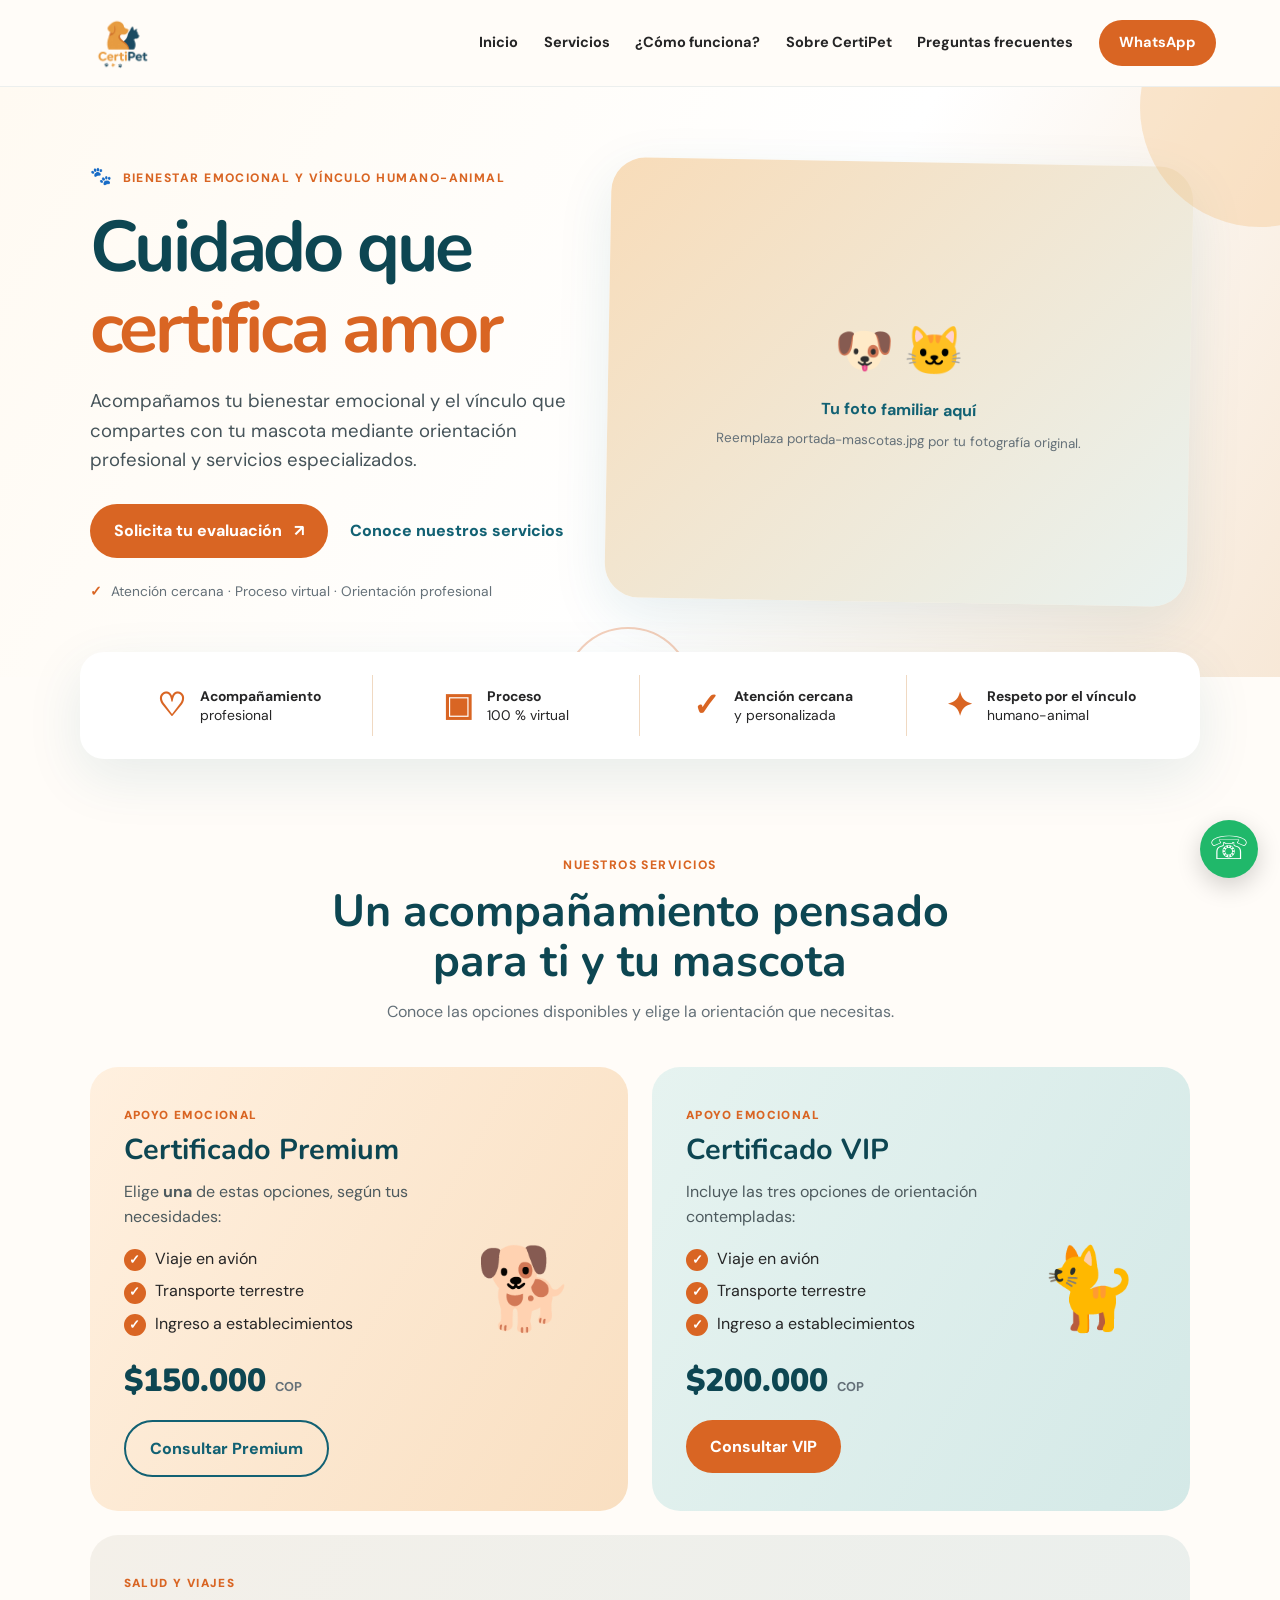
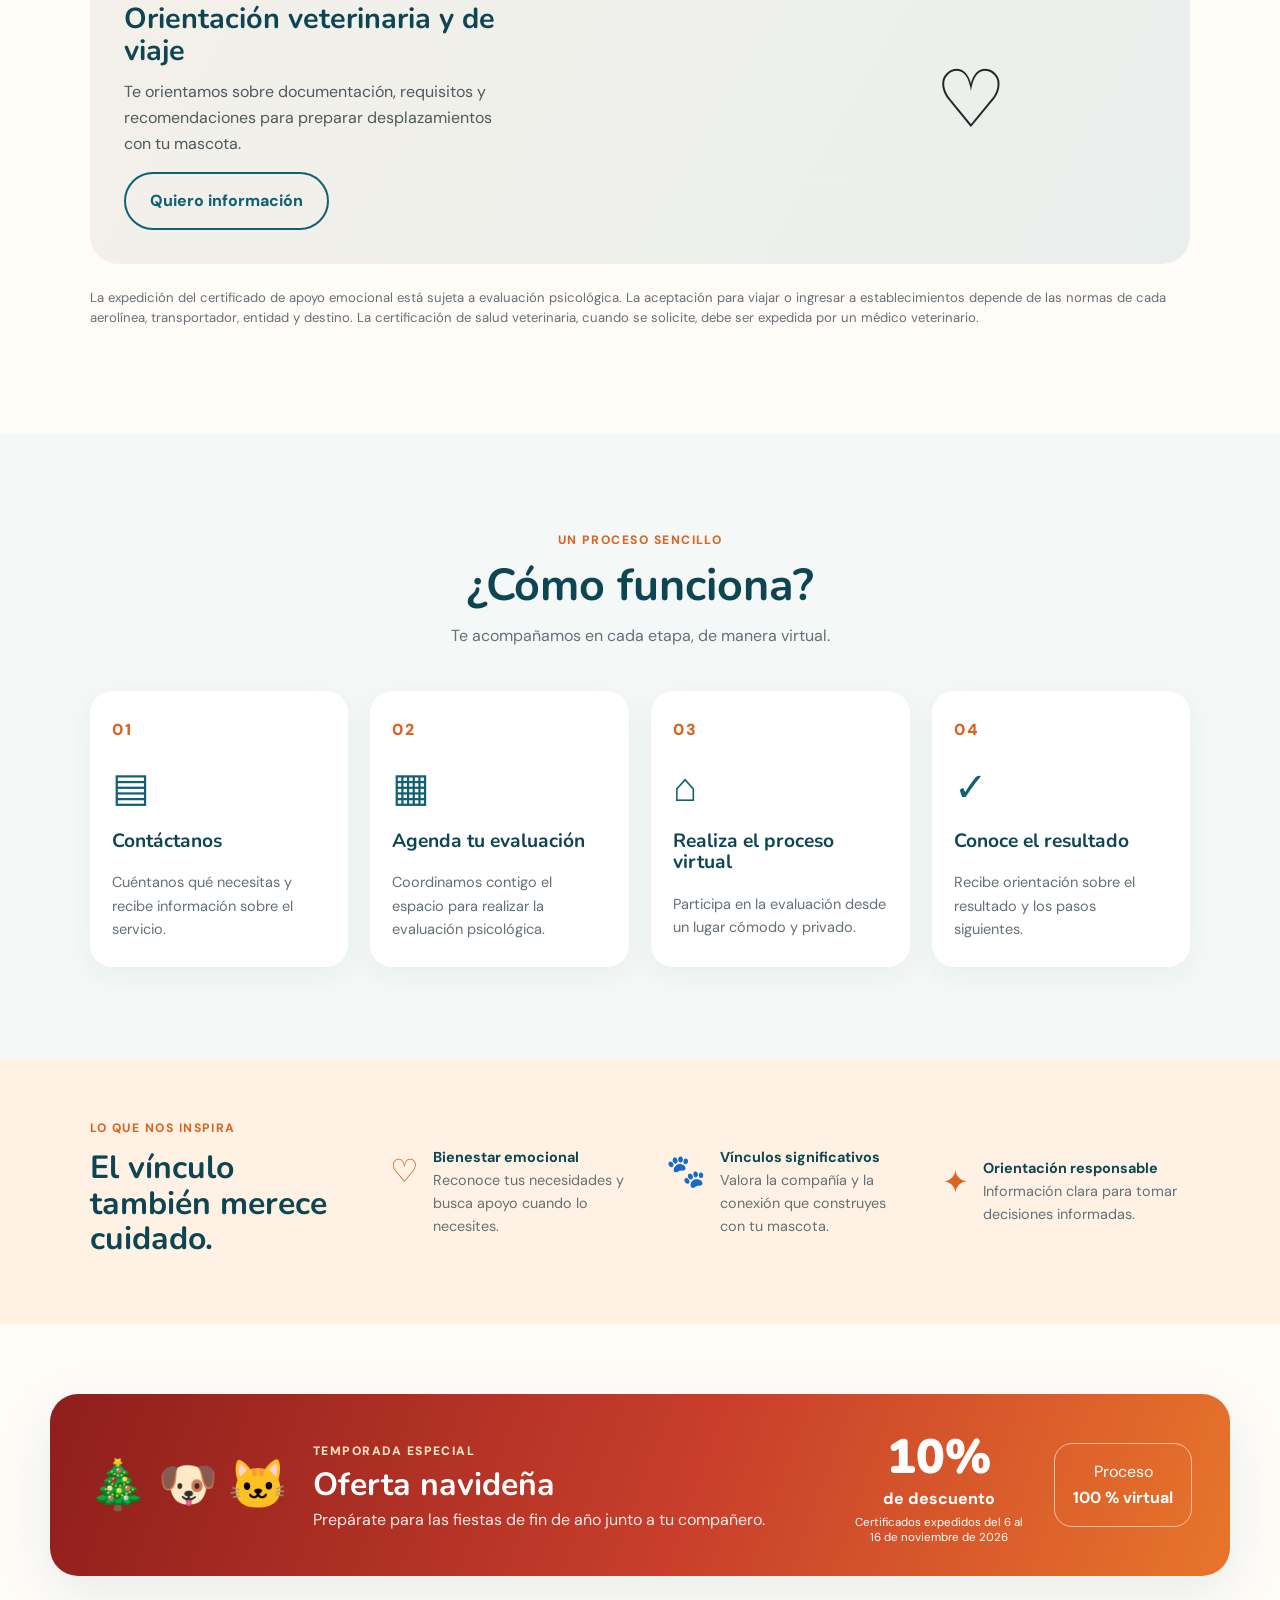
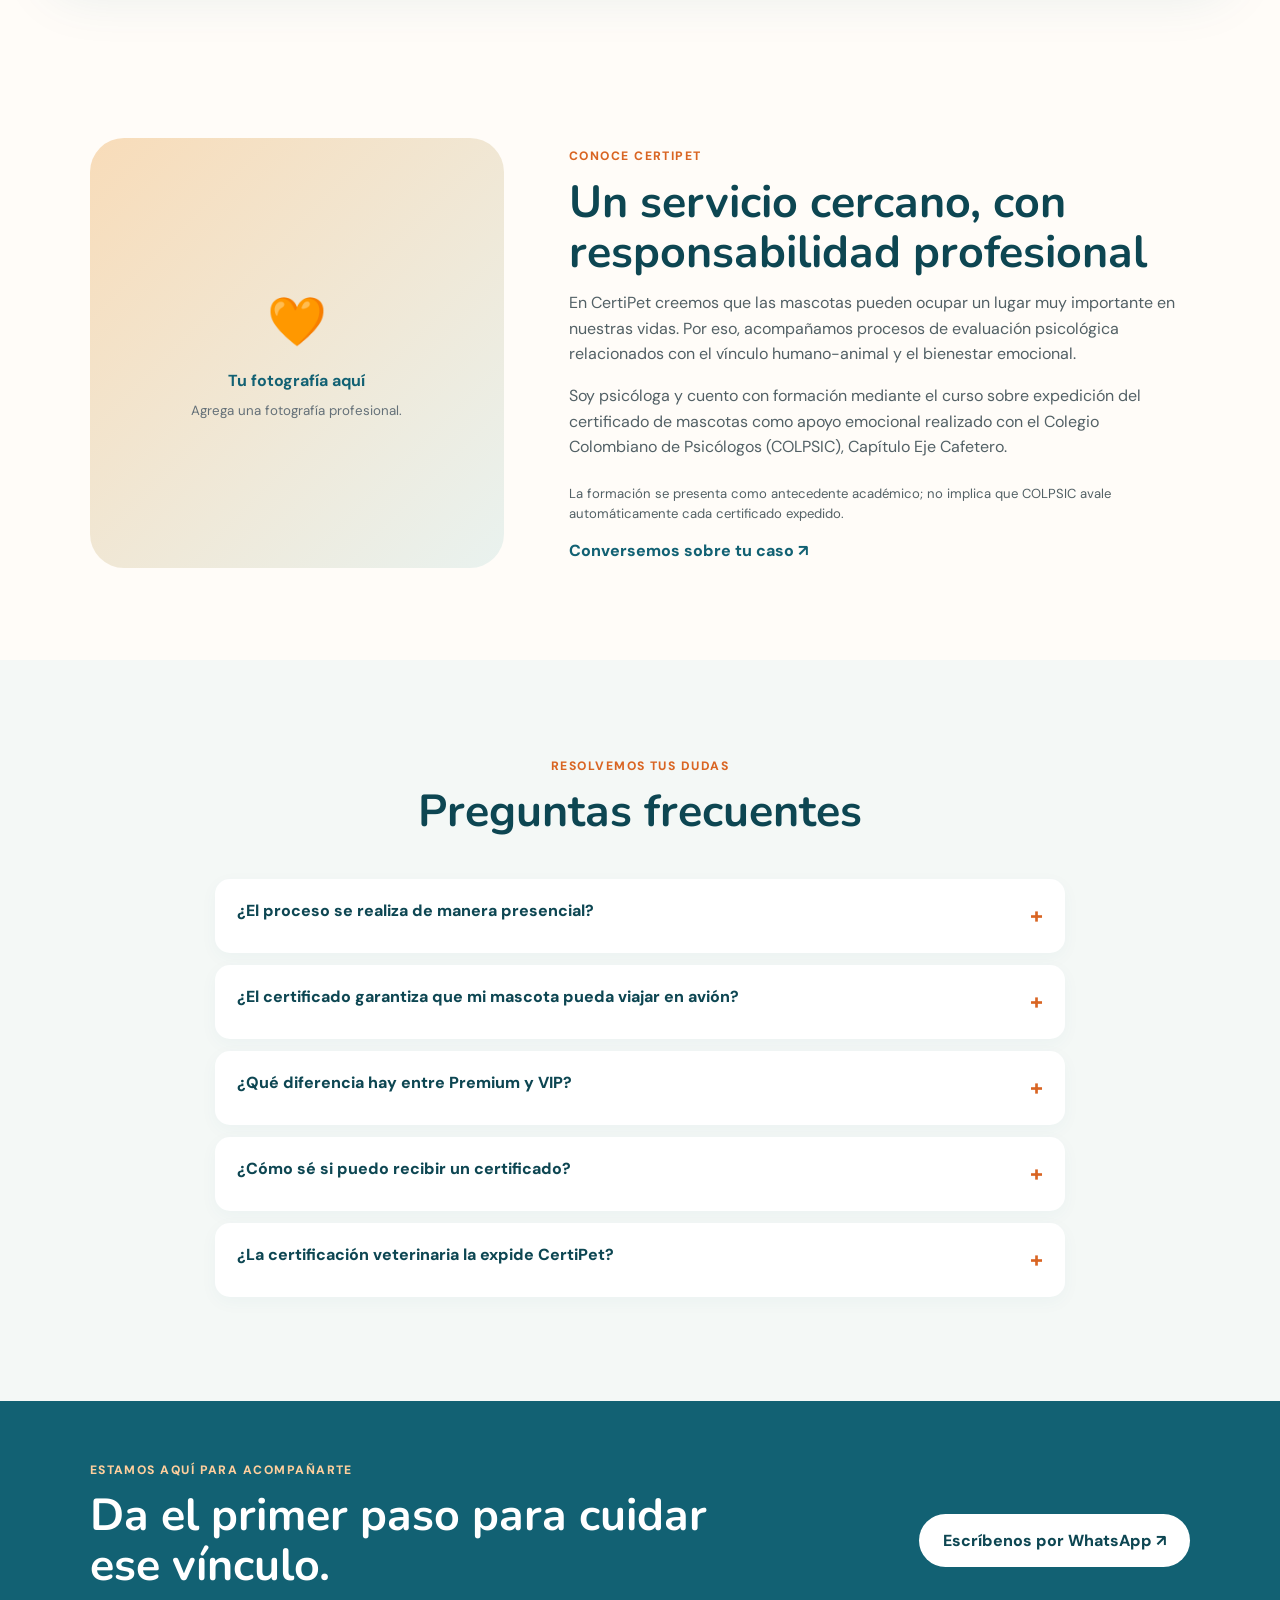
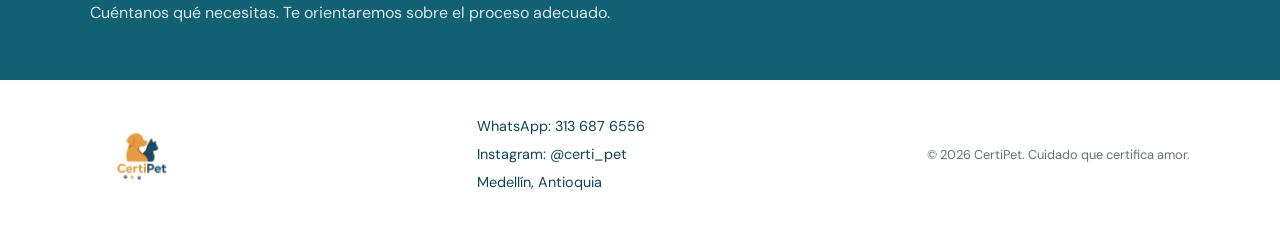
==== index.html @ 2b0b4f43 "Primera version de CertiPet" ====
<!DOCTYPE html>
<html lang="es">
<head>
  <meta charset="UTF-8">
  <meta name="viewport" content="width=device-width, initial-scale=1.0">
  <meta name="description" content="CertiPet: orientación profesional y evaluación psicológica para procesos de certificación de apoyo emocional.">
  <meta name="theme-color" content="#126173">
  <title>CertiPet | Cuidado que certifica amor</title>
  <link rel="preconnect" href="https://fonts.googleapis.com">
  <link rel="preconnect" href="https://fonts.gstatic.com" crossorigin>
  <link href="https://fonts.googleapis.com/css2?family=DM+Sans:wght@400;500;600;700;800&family=Nunito:wght@400;600;700;800;900&display=swap" rel="stylesheet">
  <link rel="stylesheet" href="styles.css">
</head>
<body>
  <header class="site-header" id="inicio">
    <a class="brand" href="#inicio" aria-label="CertiPet, inicio">
      <img src="assets/logo-certipet.png" alt="Logo original de CertiPet">
    </a>
    <button class="menu-toggle" aria-label="Abrir menú" aria-expanded="false">☰</button>
    <nav class="main-nav" aria-label="Navegación principal">
      <a href="#inicio">Inicio</a>
      <a href="#servicios">Servicios</a>
      <a href="#proceso">¿Cómo funciona?</a>
      <a href="#nosotros">Sobre CertiPet</a>
      <a href="#preguntas">Preguntas frecuentes</a>
      <a class="nav-cta" href="https://wa.me/573136876556" target="_blank" rel="noopener">WhatsApp</a>
    </nav>
  </header>

  <main>
    <section class="hero">
      <div class="hero-copy">
        <span class="eyebrow"><span class="paw">🐾</span> Bienestar emocional y vínculo humano-animal</span>
        <h1>Cuidado que <span>certifica amor</span></h1>
        <p>Acompañamos tu bienestar emocional y el vínculo que compartes con tu mascota mediante orientación profesional y servicios especializados.</p>
        <div class="hero-actions">
          <a class="button button-primary" href="https://wa.me/573136876556?text=Hola%20CertiPet%2C%20quiero%20informaci%C3%B3n%20sobre%20la%20evaluaci%C3%B3n." target="_blank" rel="noopener">Solicita tu evaluación <span>↗</span></a>
          <a class="text-link" href="#servicios">Conoce nuestros servicios</a>
        </div>
        <div class="hero-note"><span class="check">✓</span> Atención cercana · Proceso virtual · Orientación profesional</div>
      </div>
      <div class="hero-photo photo-frame">
        <img src="assets/portada-mascotas.jpg" alt="Fotografía de la familia CertiPet con sus mascotas" onerror="this.style.display='none';this.parentElement.classList.add('photo-placeholder')">
        <div class="photo-hint"><span>🐶 🐱</span><strong>Tu foto familiar aquí</strong><small>Reemplaza portada-mascotas.jpg por tu fotografía original.</small></div>
      </div>
      <div class="hero-decoration decoration-one"></div>
      <div class="hero-decoration decoration-two"></div>
    </section>

    <section class="trust-strip" aria-label="Características del servicio">
      <div><span class="trust-icon">♡</span><p><strong>Acompañamiento</strong><br>profesional</p></div>
      <div><span class="trust-icon">▣</span><p><strong>Proceso</strong><br>100 % virtual</p></div>
      <div><span class="trust-icon">✓</span><p><strong>Atención cercana</strong><br>y personalizada</p></div>
      <div><span class="trust-icon">✦</span><p><strong>Respeto por el vínculo</strong><br>humano-animal</p></div>
    </section>

    <section class="section services-section" id="servicios">
      <div class="section-heading">
        <span class="eyebrow">Nuestros servicios</span>
        <h2>Un acompañamiento pensado para ti y tu mascota</h2>
        <p>Conoce las opciones disponibles y elige la orientación que necesitas.</p>
      </div>

      <div class="service-grid">
        <article class="service-card service-card-warm">
          <div class="service-content">
            <span class="service-kicker">Apoyo emocional</span>
            <h3>Certificado Premium</h3>
            <p>Elige <strong>una</strong> de estas opciones, según tus necesidades:</p>
            <ul class="check-list">
              <li>Viaje en avión</li><li>Transporte terrestre</li><li>Ingreso a establecimientos</li>
            </ul>
            <div class="price">$150.000 <small>COP</small></div>
            <a class="button button-outline" href="https://wa.me/573136876556?text=Hola%20CertiPet%2C%20quiero%20informaci%C3%B3n%20del%20certificado%20Premium." target="_blank" rel="noopener">Consultar Premium</a>
          </div>
          <div class="service-image"><img src="assets/mascota-premium.jpg" alt="Mascota CertiPet" onerror="this.style.display='none'"><span>🐕</span></div>
        </article>

        <article class="service-card service-card-cool">
          <div class="service-content">
            <span class="service-kicker">Apoyo emocional</span>
            <h3>Certificado VIP</h3>
            <p>Incluye las tres opciones de orientación contempladas:</p>
            <ul class="check-list">
              <li>Viaje en avión</li><li>Transporte terrestre</li><li>Ingreso a establecimientos</li>
            </ul>
            <div class="price">$200.000 <small>COP</small></div>
            <a class="button button-primary" href="https://wa.me/573136876556?text=Hola%20CertiPet%2C%20quiero%20informaci%C3%B3n%20del%20certificado%20VIP." target="_blank" rel="noopener">Consultar VIP</a>
          </div>
          <div class="service-image"><img src="assets/mascota-vip.jpg" alt="Gato de la familia CertiPet" onerror="this.style.display='none'"><span>🐈</span></div>
        </article>

        <article class="service-card service-card-neutral">
          <div class="service-content">
            <span class="service-kicker">Salud y viajes</span>
            <h3>Orientación veterinaria y de viaje</h3>
            <p>Te orientamos sobre documentación, requisitos y recomendaciones para preparar desplazamientos con tu mascota.</p>
            <a class="button button-outline" href="https://wa.me/573136876556?text=Hola%20CertiPet%2C%20quiero%20orientaci%C3%B3n%20para%20viajar%20con%20mi%20mascota." target="_blank" rel="noopener">Quiero información</a>
          </div>
          <div class="service-image"><img src="assets/gato-veterinario.jpg" alt="Atención veterinaria de un gato" onerror="this.style.display='none'"><span>♡</span></div>
        </article>
      </div>
      <p class="legal-note">La expedición del certificado de apoyo emocional está sujeta a evaluación psicológica. La aceptación para viajar o ingresar a establecimientos depende de las normas de cada aerolínea, transportador, entidad y destino. La certificación de salud veterinaria, cuando se solicite, debe ser expedida por un médico veterinario.</p>
    </section>

    <section class="section process-section" id="proceso">
      <div class="section-heading">
        <span class="eyebrow">Un proceso sencillo</span>
        <h2>¿Cómo funciona?</h2>
        <p>Te acompañamos en cada etapa, de manera virtual.</p>
      </div>
      <div class="steps">
        <article class="step"><span class="step-number">01</span><div class="step-icon">▤</div><h3>Contáctanos</h3><p>Cuéntanos qué necesitas y recibe información sobre el servicio.</p></article>
        <article class="step"><span class="step-number">02</span><div class="step-icon">▦</div><h3>Agenda tu evaluación</h3><p>Coordinamos contigo el espacio para realizar la evaluación psicológica.</p></article>
        <article class="step"><span class="step-number">03</span><div class="step-icon">⌂</div><h3>Realiza el proceso virtual</h3><p>Participa en la evaluación desde un lugar cómodo y privado.</p></article>
        <article class="step"><span class="step-number">04</span><div class="step-icon">✓</div><h3>Conoce el resultado</h3><p>Recibe orientación sobre el resultado y los pasos siguientes.</p></article>
      </div>
    </section>

    <section class="benefits-band">
      <div class="benefits-title"><span class="eyebrow">Lo que nos inspira</span><h2>El vínculo también merece cuidado.</h2></div>
      <div class="benefit"><span>♡</span><p><strong>Bienestar emocional</strong><br>Reconoce tus necesidades y busca apoyo cuando lo necesites.</p></div>
      <div class="benefit"><span>🐾</span><p><strong>Vínculos significativos</strong><br>Valora la compañía y la conexión que construyes con tu mascota.</p></div>
      <div class="benefit"><span>✦</span><p><strong>Orientación responsable</strong><br>Información clara para tomar decisiones informadas.</p></div>
    </section>

    <section class="promo-banner" id="promocion">
      <div class="promo-pets">🎄 🐶 🐱</div>
      <div class="promo-copy"><span class="eyebrow">Temporada especial</span><h2>Oferta navideña</h2><p>Prepárate para las fiestas de fin de año junto a tu compañero.</p></div>
      <div class="promo-discount"><strong>10%</strong><span>de descuento</span><small>Certificados expedidos del 6 al 16 de noviembre de 2026</small></div>
      <div class="promo-stamp">Proceso<br><strong>100 % virtual</strong></div>
    </section>

    <section class="section about-section" id="nosotros">
      <div class="about-photo photo-frame">
        <img src="assets/foto-psicologa.jpg" alt="Psicóloga de CertiPet" onerror="this.style.display='none';this.parentElement.classList.add('photo-placeholder')">
        <div class="photo-hint"><span>🧡</span><strong>Tu fotografía aquí</strong><small>Agrega una fotografía profesional.</small></div>
      </div>
      <div class="about-copy">
        <span class="eyebrow">Conoce CertiPet</span>
        <h2>Un servicio cercano, con responsabilidad profesional</h2>
        <p>En CertiPet creemos que las mascotas pueden ocupar un lugar muy importante en nuestras vidas. Por eso, acompañamos procesos de evaluación psicológica relacionados con el vínculo humano-animal y el bienestar emocional.</p>
        <p>Soy psicóloga y cuento con formación mediante el curso sobre expedición del certificado de mascotas como apoyo emocional realizado con el Colegio Colombiano de Psicólogos (COLPSIC), Capítulo Eje Cafetero.</p>
        <p class="small-print">La formación se presenta como antecedente académico; no implica que COLPSIC avale automáticamente cada certificado expedido.</p>
        <a class="text-link" href="https://wa.me/573136876556" target="_blank" rel="noopener">Conversemos sobre tu caso ↗</a>
      </div>
    </section>

    <section class="section faq-section" id="preguntas">
      <div class="section-heading">
        <span class="eyebrow">Resolvemos tus dudas</span>
        <h2>Preguntas frecuentes</h2>
      </div>
      <div class="faq-list">
        <details><summary>¿El proceso se realiza de manera presencial?</summary><p>El proceso de orientación y evaluación psicológica de CertiPet se coordina de manera virtual.</p></details>
        <details><summary>¿El certificado garantiza que mi mascota pueda viajar en avión?</summary><p>No existe una aceptación universal. Cada aerolínea, ruta y destino puede establecer requisitos propios. Antes de viajar, consulta directamente con el transportador y las autoridades correspondientes.</p></details>
        <details><summary>¿Qué diferencia hay entre Premium y VIP?</summary><p>En Premium eliges una de las opciones disponibles. VIP contempla las tres opciones descritas en la sección de servicios. La aceptación de cada opción depende de las reglas de la entidad o transportador correspondiente.</p></details>
        <details><summary>¿Cómo sé si puedo recibir un certificado?</summary><p>La expedición depende de los resultados de la evaluación profesional y de los criterios aplicables. Contactarnos no implica aprobación automática.</p></details>
        <details><summary>¿La certificación veterinaria la expide CertiPet?</summary><p>La certificación de salud de una mascota debe ser expedida por un médico veterinario. CertiPet puede orientarte sobre la gestión y los requisitos.</p></details>
      </div>
    </section>

    <section class="final-cta">
      <div><span class="eyebrow">Estamos aquí para acompañarte</span><h2>Da el primer paso para cuidar ese vínculo.</h2><p>Cuéntanos qué necesitas. Te orientaremos sobre el proceso adecuado.</p></div>
      <a class="button button-light" href="https://wa.me/573136876556?text=Hola%20CertiPet%2C%20quiero%20recibir%20orientaci%C3%B3n." target="_blank" rel="noopener">Escríbenos por WhatsApp ↗</a>
    </section>
  </main>

  <footer class="site-footer">
    <a class="footer-brand" href="#inicio"><img src="assets/logo-certipet.png" alt="CertiPet"></a>
    <div class="footer-contact"><a href="https://wa.me/573136876556" target="_blank" rel="noopener">WhatsApp: 313 687 6556</a><a href="https://instagram.com/certi_pet" target="_blank" rel="noopener">Instagram: @certi_pet</a><span>Medellín, Antioquia</span></div>
    <p>© <span id="year"></span> CertiPet. Cuidado que certifica amor.</p>
  </footer>

  <a class="floating-whatsapp" href="https://wa.me/573136876556?text=Hola%20CertiPet%2C%20quiero%20informaci%C3%B3n." target="_blank" rel="noopener" aria-label="Escribir a CertiPet por WhatsApp">☏</a>
  <script src="script.js"></script>
</body>
</html>
---- styles.css ----
:root {
  --teal: #126173;
  --teal-dark: #0d4652;
  --orange: #D96523;
  --orange-light: #F28D35;
  --peach: #F2B66D;
  --cream: #FFFCF8;
  --cream-deep: #FFE6C8;
  --ink: #252526;
  --muted: #647078;
  --white: #fff;
  --shadow: 0 18px 55px rgba(18, 97, 115, .10);
}
* { box-sizing: border-box; }
html { scroll-behavior: smooth; scroll-padding-top: 90px; }
body { margin: 0; color: var(--ink); background: var(--cream); font-family: "DM Sans", sans-serif; line-height: 1.6; }
a { color: inherit; text-decoration: none; }
img { max-width: 100%; display: block; }
.site-header { min-height: 82px; padding: 12px clamp(20px, 5vw, 76px); display: flex; align-items: center; justify-content: space-between; gap: 24px; background: rgba(255,252,248,.94); position: sticky; top: 0; z-index: 20; backdrop-filter: blur(14px); border-bottom: 1px solid rgba(18,97,115,.08); }
.brand img { width: 118px; max-height: 62px; object-fit: contain; }
.main-nav { display: flex; align-items: center; gap: clamp(14px, 2vw, 30px); font-size: .91rem; font-weight: 700; }
.main-nav a:not(.nav-cta):hover, .text-link:hover { color: var(--orange); }
.nav-cta { padding: 11px 20px; color: white; background: var(--orange); border-radius: 999px; }
.menu-toggle { display: none; border: 0; background: transparent; font-size: 1.7rem; color: var(--teal); }
.hero { min-height: 590px; padding: 68px clamp(22px, 7vw, 110px); display: grid; grid-template-columns: minmax(300px, .9fr) minmax(420px, 1.1fr); align-items: center; gap: 42px; position: relative; overflow: hidden; background: linear-gradient(120deg, #fffaf2 0%, #fff 58%, #f7e8d7 100%); }
.hero-copy { max-width: 560px; position: relative; z-index: 2; }
.eyebrow { display: inline-block; color: var(--orange); text-transform: uppercase; letter-spacing: .12em; font-size: .76rem; font-weight: 800; }
.paw { font-size: 1.1rem; margin-right: 5px; }
h1, h2, h3, p { margin-top: 0; }
h1, h2, h3 { font-family: "Nunito", sans-serif; line-height: 1.12; }
h1 { color: var(--teal-dark); font-size: clamp(3rem, 5.6vw, 5.2rem); margin: 18px 0; letter-spacing: -.045em; }
h1 span { color: var(--orange); display: block; }
.hero-copy > p { font-size: 1.16rem; max-width: 510px; color: #46545a; }
.hero-actions { display: flex; flex-wrap: wrap; align-items: center; gap: 22px; margin: 28px 0 22px; }
.button { display: inline-flex; align-items: center; justify-content: center; gap: 12px; border-radius: 999px; padding: 14px 24px; font-weight: 800; transition: transform .2s, box-shadow .2s; }
.button:hover { transform: translateY(-2px); box-shadow: 0 10px 24px rgba(217,101,35,.22); }
.button-primary { background: var(--orange); color: white; }
.button-outline { border: 2px solid var(--teal); color: var(--teal); }
.button-light { background: white; color: var(--teal-dark); }
.text-link { color: var(--teal); font-weight: 800; }
.hero-note { color: var(--muted); font-size: .86rem; }
.check { color: var(--orange); font-weight: 900; padding-right: 5px; }
.photo-frame { background: linear-gradient(135deg, #f8dcb9, #e9f2ef); border-radius: 34px; overflow: hidden; position: relative; }
.hero-photo { min-height: 440px; box-shadow: var(--shadow); transform: rotate(1deg); }
.hero-photo img { width: 100%; height: 100%; min-height: 440px; object-fit: cover; position: absolute; inset: 0; }
.photo-placeholder { display: grid; place-items: center; }
.photo-hint { display: none; position: relative; z-index: 1; text-align: center; padding: 30px; color: var(--teal); }
.photo-placeholder .photo-hint { display: grid; gap: 7px; }
.photo-hint span { font-size: 3rem; }
.photo-hint small { color: var(--muted); }
.hero-decoration { position: absolute; border-radius: 50%; opacity: .3; pointer-events: none; }
.decoration-one { width: 240px; height: 240px; background: var(--peach); right: -100px; top: -100px; }
.decoration-two { width: 130px; height: 130px; border: 2px solid var(--orange); left: 44%; bottom: -80px; }
.trust-strip { margin: -25px auto 0; width: min(1120px, calc(100% - 40px)); position: relative; z-index: 3; display: grid; grid-template-columns: repeat(4, 1fr); padding: 23px 26px; border-radius: 24px; background: white; box-shadow: var(--shadow); }
.trust-strip > div { display: flex; align-items: center; justify-content: center; gap: 14px; padding: 5px 16px; border-right: 1px solid #f0d9c2; }
.trust-strip > div:last-child { border: 0; }
.trust-strip p { margin: 0; font-size: .87rem; line-height: 1.35; }
.trust-icon { font-size: 2rem; color: var(--orange); font-weight: 800; }
.section { padding: 92px clamp(22px, 7vw, 110px); }
.section-heading { text-align: center; max-width: 720px; margin: 0 auto 42px; }
.section-heading h2, .about-copy h2, .benefits-title h2, .final-cta h2 { color: var(--teal-dark); font-size: clamp(2rem, 3.5vw, 3.1rem); margin: 10px 0 12px; }
.section-heading p { color: var(--muted); }
.service-grid { display: grid; grid-template-columns: repeat(2, 1fr); gap: 24px; }
.service-card { min-height: 360px; padding: 34px; border-radius: 28px; display: flex; justify-content: space-between; gap: 16px; overflow: hidden; position: relative; }
.service-card-warm { background: linear-gradient(120deg, #fff0df, #f9dfc1); }
.service-card-cool { background: linear-gradient(120deg, #e6f3f0, #d4e9e7); }
.service-card-neutral { background: linear-gradient(120deg, #f4f0e9, #e9efed); grid-column: 1 / -1; min-height: 250px; }
.service-content { max-width: 390px; position: relative; z-index: 2; }
.service-kicker { color: var(--orange); text-transform: uppercase; font-size: .73rem; font-weight: 900; letter-spacing: .12em; }
.service-card h3 { color: var(--teal-dark); font-size: 1.8rem; margin: 8px 0 12px; }
.service-card p { color: #4d5a5e; }
.check-list { list-style: none; padding: 0; margin: 12px 0 18px; }
.check-list li { margin: 7px 0; }
.check-list li::before { content: "✓"; display: inline-grid; place-items: center; width: 22px; height: 22px; border-radius: 50%; margin-right: 9px; color: white; background: var(--orange); font-size: .8rem; font-weight: 900; }
.price { font-family: "Nunito", sans-serif; color: var(--teal-dark); font-size: 2rem; font-weight: 900; margin-bottom: 14px; }
.price small { font: 700 .8rem "DM Sans", sans-serif; color: var(--muted); }
.service-image { width: 36%; min-width: 120px; align-self: stretch; display: grid; place-items: center; }
.service-image img { width: 100%; height: 100%; object-fit: cover; border-radius: 22px; }
.service-image span { font-size: 5rem; }
.legal-note, .small-print { color: var(--muted); font-size: .82rem; line-height: 1.55; margin-top: 24px; }
.process-section { background: #f4f8f6; }
.steps { display: grid; grid-template-columns: repeat(4, 1fr); gap: 22px; max-width: 1120px; margin: auto; }
.step { background: white; border-radius: 22px; padding: 26px 22px; box-shadow: 0 8px 28px rgba(18,97,115,.06); }
.step-number { color: var(--orange); font-weight: 900; letter-spacing: .12em; }
.step-icon { font-size: 2.5rem; color: var(--teal); margin: 12px 0; }
.step h3 { color: var(--teal-dark); font-size: 1.2rem; }
.step p { color: var(--muted); font-size: .91rem; margin-bottom: 0; }
.benefits-band { padding: 55px clamp(22px, 7vw, 110px); display: grid; grid-template-columns: 1.1fr 1fr 1fr 1fr; gap: 28px; align-items: center; background: #fff2e4; }
.benefits-title h2 { font-size: 2rem; }
.benefit { display: flex; gap: 14px; align-items: flex-start; }
.benefit > span { color: var(--orange); font-size: 2rem; }
.benefit p { margin: 0; color: var(--muted); font-size: .9rem; }
.benefit strong { color: var(--teal-dark); }
.promo-banner { margin: 70px auto; width: min(1180px, calc(100% - 44px)); padding: 30px 38px; display: grid; grid-template-columns: auto 1fr auto auto; gap: 25px; align-items: center; border-radius: 28px; color: white; background: linear-gradient(110deg, #8e1e1c, #c83e2b 54%, #e8752b); box-shadow: var(--shadow); }
.promo-pets { font-size: 3rem; white-space: nowrap; }
.promo-copy h2 { font-size: 2rem; margin: 4px 0; }
.promo-copy p { margin: 0; opacity: .9; }
.promo-copy .eyebrow { color: #ffe6c8; }
.promo-discount { display: grid; text-align: center; line-height: 1.1; }
.promo-discount strong { font: 900 3rem "Nunito", sans-serif; }
.promo-discount span { font-weight: 800; }
.promo-discount small { max-width: 180px; margin-top: 8px; font-size: .72rem; line-height: 1.3; }
.promo-stamp { border: 1px solid rgba(255,255,255,.6); padding: 15px 18px; border-radius: 18px; text-align: center; }
.about-section { display: grid; grid-template-columns: .8fr 1.2fr; gap: 65px; align-items: center; }
.about-photo { min-height: 430px; }
.about-photo img { position: absolute; inset: 0; width: 100%; height: 100%; object-fit: cover; }
.about-copy p { color: #526065; }
.faq-section { background: #f4f8f6; }
.faq-list { max-width: 850px; margin: auto; }
.faq-list details { background: white; margin: 12px 0; border-radius: 15px; padding: 0 22px; box-shadow: 0 5px 18px rgba(18,97,115,.04); }
.faq-list summary { cursor: pointer; padding: 19px 0; color: var(--teal-dark); font-weight: 800; list-style: none; display: flex; justify-content: space-between; gap: 20px; }
.faq-list summary::-webkit-details-marker { display: none; }
.faq-list summary::after { content: "+"; color: var(--orange); font-size: 1.4rem; }
.faq-list details[open] summary::after { content: "−"; }
.faq-list details p { color: var(--muted); padding: 0 0 18px; margin: 0; }
.final-cta { padding: 55px clamp(22px, 7vw, 110px); background: var(--teal); color: white; display: flex; justify-content: space-between; align-items: center; gap: 30px; }
.final-cta h2 { color: white; max-width: 650px; margin-bottom: 8px; }
.final-cta p { margin: 0; color: #d8e8e8; }
.final-cta .eyebrow { color: #ffcf9d; }
.site-footer { padding: 35px clamp(22px, 7vw, 110px); display: flex; align-items: center; justify-content: space-between; gap: 25px; flex-wrap: wrap; background: #fff; }
.footer-brand img { width: 105px; max-height: 62px; object-fit: contain; }
.footer-contact { display: grid; gap: 5px; font-size: .9rem; color: var(--teal-dark); }
.site-footer > p { margin: 0; color: var(--muted); font-size: .8rem; }
.floating-whatsapp { position: fixed; right: 22px; bottom: 22px; z-index: 30; width: 58px; height: 58px; display: grid; place-items: center; border-radius: 50%; background: #20b86a; color: white; font-size: 2rem; box-shadow: 0 8px 25px rgba(0,0,0,.18); }
@media (max-width: 980px) {
  .main-nav { gap: 12px; font-size: .8rem; }
  .hero { grid-template-columns: 1fr 1fr; padding-top: 55px; }
  .trust-strip { grid-template-columns: repeat(2, 1fr); }
  .trust-strip > div:nth-child(2) { border-right: 0; }
  .trust-strip > div:nth-child(-n+2) { border-bottom: 1px solid #f0d9c2; padding-bottom: 15px; }
  .trust-strip > div:nth-child(n+3) { padding-top: 15px; }
  .benefits-band { grid-template-columns: repeat(2, 1fr); }
  .promo-banner { grid-template-columns: auto 1fr auto; }
  .promo-stamp { grid-column: 2 / -1; }
}
@media (max-width: 720px) {
  .site-header { min-height: 70px; }
  .menu-toggle { display: block; }
  .main-nav { display: none; position: absolute; top: 69px; left: 0; right: 0; padding: 18px 24px 24px; background: var(--cream); box-shadow: 0 18px 22px rgba(0,0,0,.08); flex-direction: column; align-items: stretch; font-size: 1rem; }
  .main-nav.open { display: flex; }
  .main-nav a { padding: 8px 0; }
  .main-nav .nav-cta { text-align: center; padding: 12px; }
  .hero { grid-template-columns: 1fr; padding: 48px 22px 65px; gap: 30px; }
  .hero-photo, .hero-photo img { min-height: 300px; }
  .hero-actions { align-items: flex-start; flex-direction: column; gap: 14px; }
  .trust-strip { grid-template-columns: 1fr 1fr; padding: 14px 8px; }
  .trust-strip > div { justify-content: flex-start; padding: 12px 8px !important; border-bottom: 1px solid #f0d9c2; }
  .trust-strip > div:nth-child(even) { border-right: 0; }
  .trust-strip > div:nth-child(3), .trust-strip > div:nth-child(4) { border-bottom: 0; }
  .trust-icon { font-size: 1.5rem; }
  .trust-strip p { font-size: .75rem; }
  .section { padding: 65px 22px; }
  .service-grid { grid-template-columns: 1fr; }
  .service-card-neutral { grid-column: auto; }
  .service-card { padding: 24px; min-height: 340px; }
  .service-image { min-width: 85px; width: 30%; }
  .service-card h3 { font-size: 1.45rem; }
  .steps { grid-template-columns: 1fr 1fr; }
  .benefits-band { grid-template-columns: 1fr; padding: 48px 25px; }
  .promo-banner { grid-template-columns: 1fr 1fr; padding: 26px; text-align: center; }
  .promo-pets { grid-column: 1 / -1; }
  .promo-stamp { grid-column: 1 / -1; }
  .about-section { grid-template-columns: 1fr; gap: 30px; }
  .about-photo { min-height: 310px; }
  .final-cta { flex-direction: column; align-items: flex-start; }
  .site-footer { flex-direction: column; align-items: flex-start; }
}
@media (max-width: 420px) {
  .steps { grid-template-columns: 1fr; }
  .trust-strip { grid-template-columns: 1fr; }
  .trust-strip > div { border-right: 0 !important; border-bottom: 1px solid #f0d9c2 !important; }
  .trust-strip > div:last-child { border-bottom: 0 !important; }
  .service-card { min-height: auto; }
  .service-image { display: none; }
  .promo-banner { grid-template-columns: 1fr; }
  .promo-pets, .promo-stamp { grid-column: auto; }
}
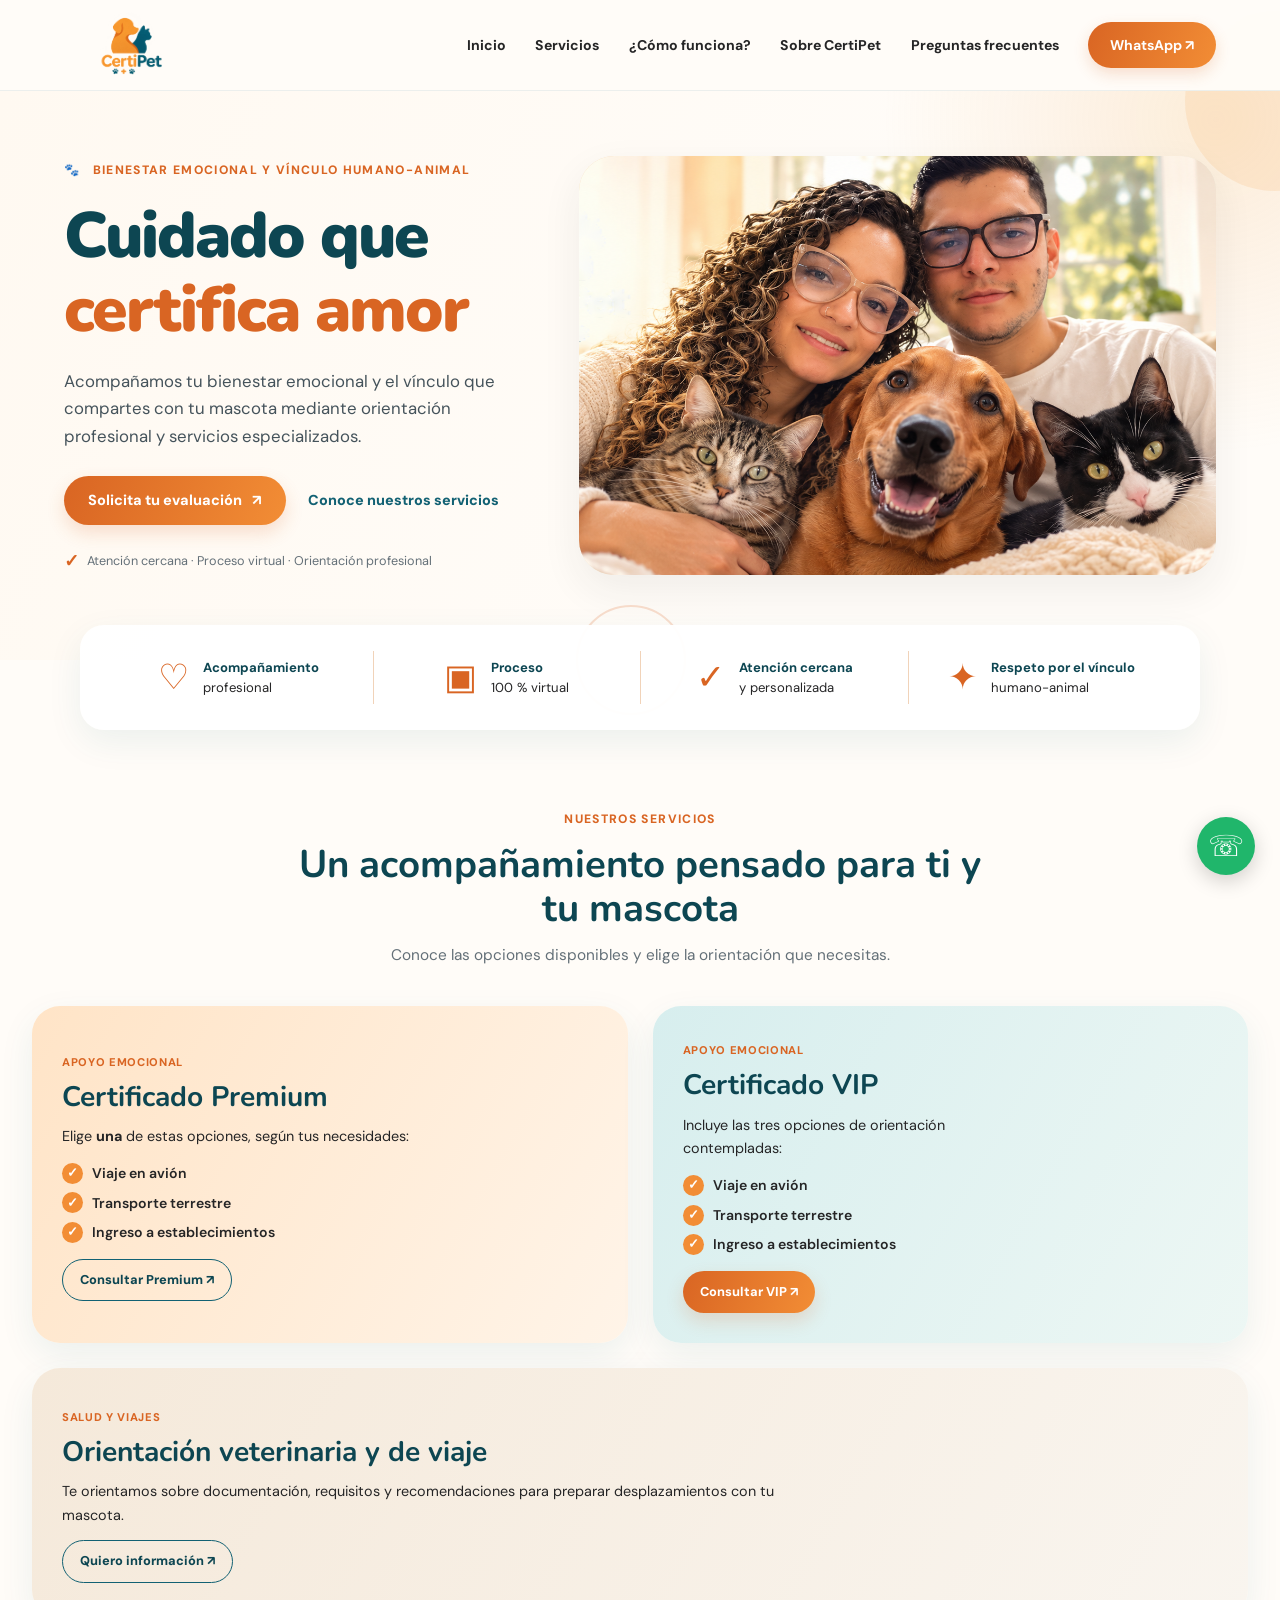
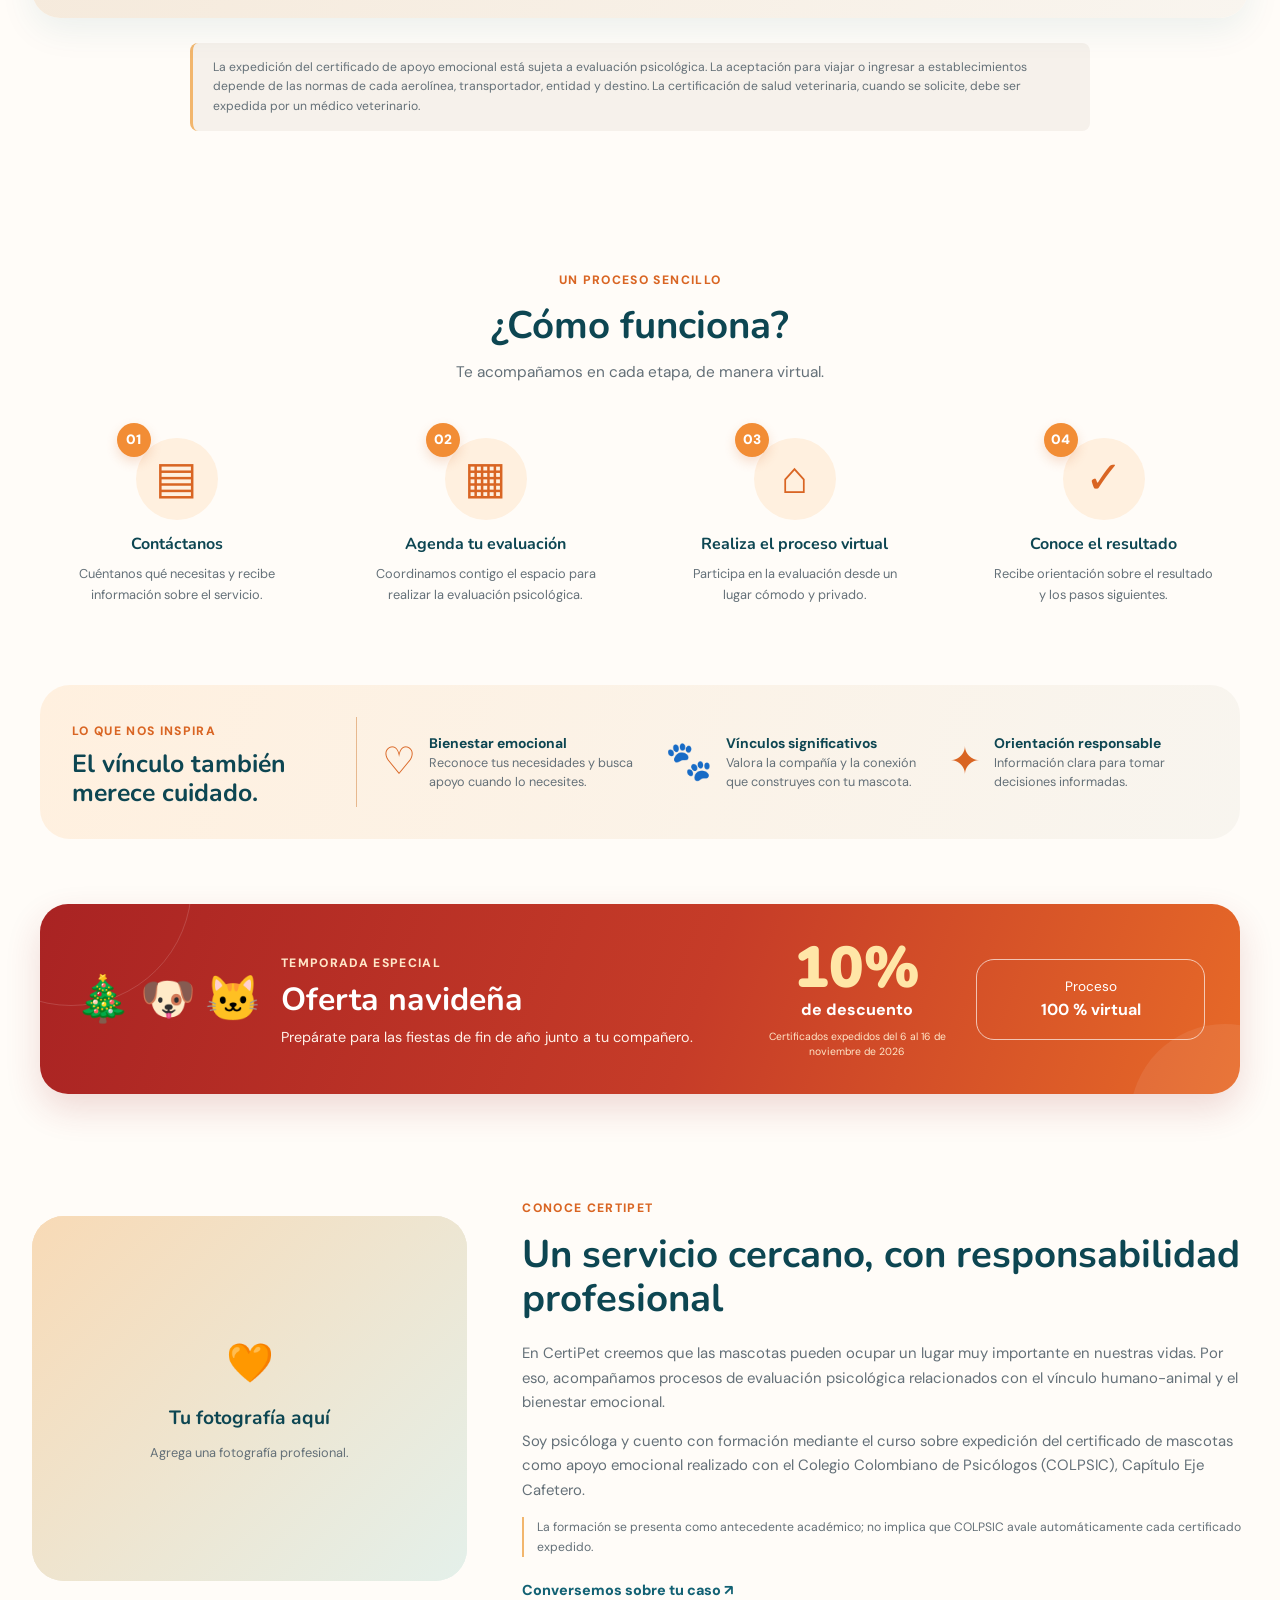
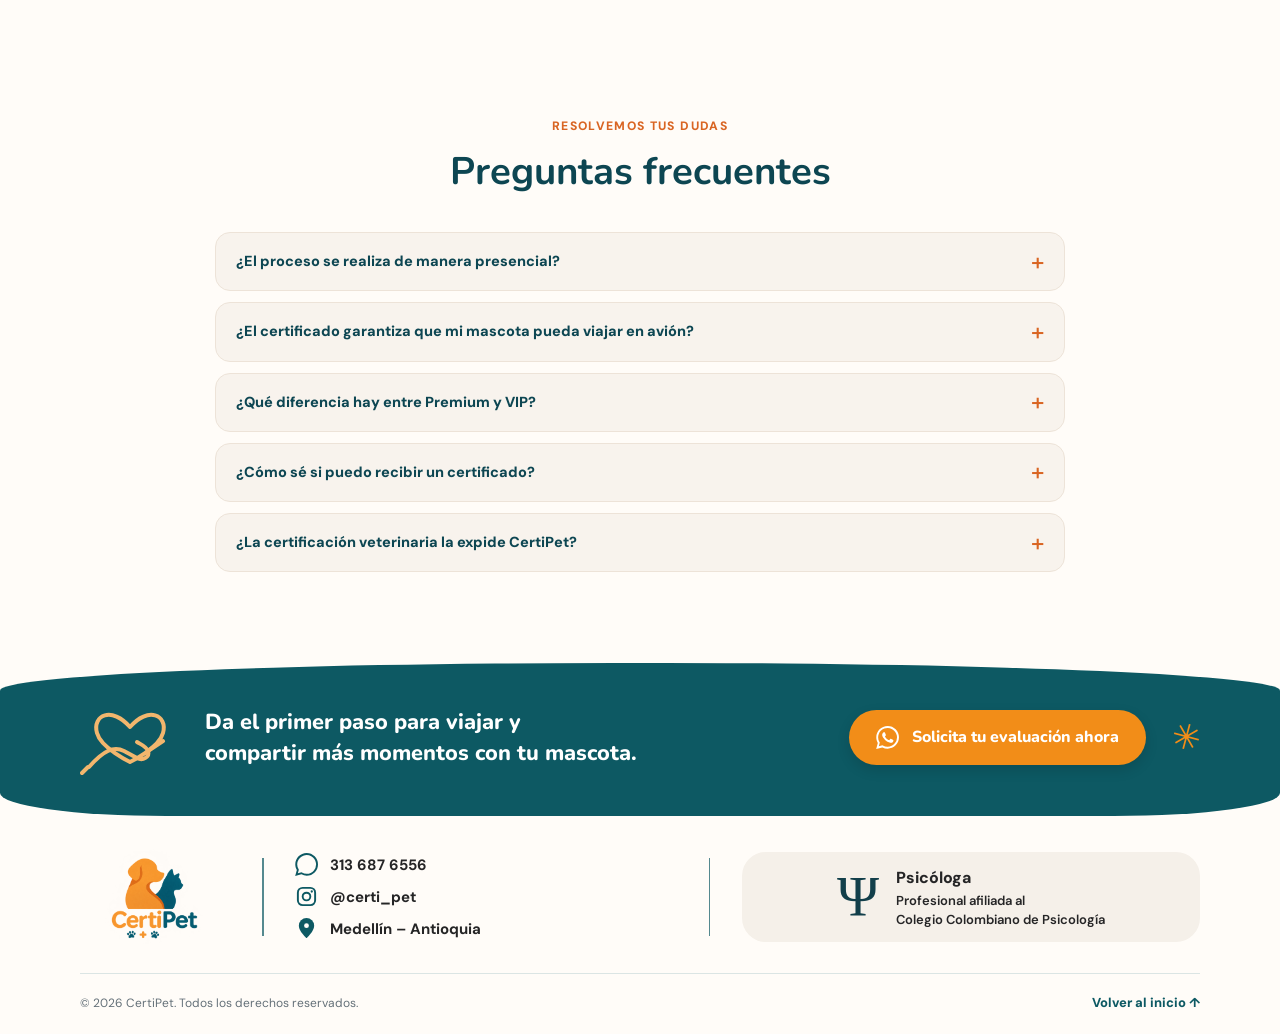
==== commit b1a84baa: "cambios a la pagina" ====
--- a/index.html
+++ b/index.html
@@ -1,60 +1,141 @@
 <!DOCTYPE html>
 <html lang="es">
+
 <head>
   <meta charset="UTF-8">
   <meta name="viewport" content="width=device-width, initial-scale=1.0">
-  <meta name="description" content="CertiPet: orientación profesional y evaluación psicológica para procesos de certificación de apoyo emocional.">
+
+  <meta name="description"
+    content="CertiPet: orientación profesional y evaluación psicológica para procesos de certificación de apoyo emocional.">
+
   <meta name="theme-color" content="#126173">
+
   <title>CertiPet | Cuidado que certifica amor</title>
+
   <link rel="preconnect" href="https://fonts.googleapis.com">
   <link rel="preconnect" href="https://fonts.gstatic.com" crossorigin>
-  <link href="https://fonts.googleapis.com/css2?family=DM+Sans:wght@400;500;600;700;800&family=Nunito:wght@400;600;700;800;900&display=swap" rel="stylesheet">
+
+  <link
+    href="https://fonts.googleapis.com/css2?family=DM+Sans:wght@400;500;600;700;800&family=Nunito:wght@400;600;700;800;900&display=swap"
+    rel="stylesheet">
+
   <link rel="stylesheet" href="styles.css">
 </head>
+
 <body>
+
+  <!-- ENCABEZADO -->
   <header class="site-header" id="inicio">
-    <a class="brand" href="#inicio" aria-label="CertiPet, inicio">
-      <img src="assets/logo-certipet.png" alt="Logo original de CertiPet">
+
+    <a class="brand" href="#inicio" aria-label="Volver al inicio de CertiPet">
+      <img src="assets/Logo_Certipet_Fondo.png" alt="Logo de CertiPet">
     </a>
-    <button class="menu-toggle" aria-label="Abrir menú" aria-expanded="false">☰</button>
-    <nav class="main-nav" aria-label="Navegación principal">
+
+    <button class="menu-toggle" type="button" aria-label="Abrir menú" aria-expanded="false"
+      aria-controls="main-navigation">
+      ☰
+    </button>
+
+    <nav class="main-nav" id="main-navigation" aria-label="Navegación principal">
       <a href="#inicio">Inicio</a>
       <a href="#servicios">Servicios</a>
       <a href="#proceso">¿Cómo funciona?</a>
       <a href="#nosotros">Sobre CertiPet</a>
       <a href="#preguntas">Preguntas frecuentes</a>
-      <a class="nav-cta" href="https://wa.me/573136876556" target="_blank" rel="noopener">WhatsApp</a>
+
+      <a class="nav-cta" href="https://wa.me/573136876556" target="_blank" rel="noopener noreferrer">
+        WhatsApp ↗
+      </a>
     </nav>
+
   </header>
 
   <main>
+
+    <!-- PORTADA -->
     <section class="hero">
+
       <div class="hero-copy">
-        <span class="eyebrow"><span class="paw">🐾</span> Bienestar emocional y vínculo humano-animal</span>
+
+        <span class="eyebrow">
+          <span class="paw">🐾</span>
+          Bienestar emocional y vínculo humano-animal
+        </span>
+
         <h1>Cuidado que <span>certifica amor</span></h1>
-        <p>Acompañamos tu bienestar emocional y el vínculo que compartes con tu mascota mediante orientación profesional y servicios especializados.</p>
+
+        <p>
+          Acompañamos tu bienestar emocional y el vínculo que compartes
+          con tu mascota mediante orientación profesional y servicios especializados.
+        </p>
+
         <div class="hero-actions">
-          <a class="button button-primary" href="https://wa.me/573136876556?text=Hola%20CertiPet%2C%20quiero%20informaci%C3%B3n%20sobre%20la%20evaluaci%C3%B3n." target="_blank" rel="noopener">Solicita tu evaluación <span>↗</span></a>
-          <a class="text-link" href="#servicios">Conoce nuestros servicios</a>
-        </div>
-        <div class="hero-note"><span class="check">✓</span> Atención cercana · Proceso virtual · Orientación profesional</div>
-      </div>
+
+          <a class="button button-primary"
+            href="https://wa.me/573136876556?text=Hola%20CertiPet%2C%20quiero%20informaci%C3%B3n%20sobre%20la%20evaluaci%C3%B3n."
+            target="_blank" rel="noopener noreferrer">
+            Solicita tu evaluación <span>↗</span>
+          </a>
+
+          <a class="text-link" href="#servicios">
+            Conoce nuestros servicios
+          </a>
+
+        </div>
+
+        <div class="hero-note">
+          <span class="check">✓</span>
+          Atención cercana · Proceso virtual · Orientación profesional
+        </div>
+
+      </div>
+
       <div class="hero-photo photo-frame">
-        <img src="assets/portada-mascotas.jpg" alt="Fotografía de la familia CertiPet con sus mascotas" onerror="this.style.display='none';this.parentElement.classList.add('photo-placeholder')">
-        <div class="photo-hint"><span>🐶 🐱</span><strong>Tu foto familiar aquí</strong><small>Reemplaza portada-mascotas.jpg por tu fotografía original.</small></div>
-      </div>
+
+        <img src="assets/certipet_banner_final_logo.png" alt="Fotografía de la familia CertiPet con sus mascotas"
+          onerror="this.style.display='none';this.parentElement.classList.add('photo-placeholder')">
+
+        <div class="photo-hint">
+          <span>🐶 🐱</span>
+          <strong>assets/certipet_banner_final_logo.png</strong>
+          <small>assets/certipet_banner_final_logo.png</small>
+        </div>
+
+      </div>
+
       <div class="hero-decoration decoration-one"></div>
       <div class="hero-decoration decoration-two"></div>
-    </section>
-
+
+    </section>
+
+    <!-- CARACTERÍSTICAS -->
     <section class="trust-strip" aria-label="Características del servicio">
-      <div><span class="trust-icon">♡</span><p><strong>Acompañamiento</strong><br>profesional</p></div>
-      <div><span class="trust-icon">▣</span><p><strong>Proceso</strong><br>100 % virtual</p></div>
-      <div><span class="trust-icon">✓</span><p><strong>Atención cercana</strong><br>y personalizada</p></div>
-      <div><span class="trust-icon">✦</span><p><strong>Respeto por el vínculo</strong><br>humano-animal</p></div>
-    </section>
-
+
+      <div>
+        <span class="trust-icon">♡</span>
+        <p><strong>Acompañamiento</strong><br>profesional</p>
+      </div>
+
+      <div>
+        <span class="trust-icon">▣</span>
+        <p><strong>Proceso</strong><br>100 % virtual</p>
+      </div>
+
+      <div>
+        <span class="trust-icon">✓</span>
+        <p><strong>Atención cercana</strong><br>y personalizada</p>
+      </div>
+
+      <div>
+        <span class="trust-icon">✦</span>
+        <p><strong>Respeto por el vínculo</strong><br>humano-animal</p>
+      </div>
+
+    </section>
+
+    <!-- SERVICIOS -->
     <section class="section services-section" id="servicios">
+
       <div class="section-heading">
         <span class="eyebrow">Nuestros servicios</span>
         <h2>Un acompañamiento pensado para ti y tu mascota</h2>
@@ -62,117 +143,450 @@
       </div>
 
       <div class="service-grid">
+
+        <!-- PREMIUM -->
         <article class="service-card service-card-warm">
+
           <div class="service-content">
+
             <span class="service-kicker">Apoyo emocional</span>
+
             <h3>Certificado Premium</h3>
+
             <p>Elige <strong>una</strong> de estas opciones, según tus necesidades:</p>
+
             <ul class="check-list">
-              <li>Viaje en avión</li><li>Transporte terrestre</li><li>Ingreso a establecimientos</li>
+              <li>Viaje en avión</li>
+              <li>Transporte terrestre</li>
+              <li>Ingreso a establecimientos</li>
             </ul>
-            <div class="price">$150.000 <small>COP</small></div>
-            <a class="button button-outline" href="https://wa.me/573136876556?text=Hola%20CertiPet%2C%20quiero%20informaci%C3%B3n%20del%20certificado%20Premium." target="_blank" rel="noopener">Consultar Premium</a>
-          </div>
-          <div class="service-image"><img src="assets/mascota-premium.jpg" alt="Mascota CertiPet" onerror="this.style.display='none'"><span>🐕</span></div>
-        </article>
-
+
+
+            <a class="button button-outline"
+              href="https://wa.me/573136876556?text=Hola%20CertiPet%2C%20quiero%20informaci%C3%B3n%20del%20certificado%20Premium."
+              target="_blank" rel="noopener noreferrer">
+              Consultar Premium ↗
+            </a>
+
+          </div>
+
+          <div class="service-image">
+            <img src="assets/mascota-premium.jpg" alt="Mascota CertiPet" onerror="this.style.display='none'">
+            <span>🐕</span>
+          </div>
+
+        </article>
+
+        <!-- VIP -->
         <article class="service-card service-card-cool">
+
           <div class="service-content">
+
             <span class="service-kicker">Apoyo emocional</span>
+
             <h3>Certificado VIP</h3>
+
             <p>Incluye las tres opciones de orientación contempladas:</p>
+
             <ul class="check-list">
-              <li>Viaje en avión</li><li>Transporte terrestre</li><li>Ingreso a establecimientos</li>
+              <li>Viaje en avión</li>
+              <li>Transporte terrestre</li>
+              <li>Ingreso a establecimientos</li>
             </ul>
-            <div class="price">$200.000 <small>COP</small></div>
-            <a class="button button-primary" href="https://wa.me/573136876556?text=Hola%20CertiPet%2C%20quiero%20informaci%C3%B3n%20del%20certificado%20VIP." target="_blank" rel="noopener">Consultar VIP</a>
-          </div>
-          <div class="service-image"><img src="assets/mascota-vip.jpg" alt="Gato de la familia CertiPet" onerror="this.style.display='none'"><span>🐈</span></div>
-        </article>
-
+
+
+            <a class="button button-primary"
+              href="https://wa.me/573136876556?text=Hola%20CertiPet%2C%20quiero%20informaci%C3%B3n%20del%20certificado%20VIP."
+              target="_blank" rel="noopener noreferrer">
+              Consultar VIP ↗
+            </a>
+
+          </div>
+
+          <div class="service-image">
+            <img src="assets/mascota-vip.jpg" alt="Gato de la familia CertiPet" onerror="this.style.display='none'">
+            <span>🐈</span>
+          </div>
+
+        </article>
+
+        <!-- ORIENTACIÓN VETERINARIA -->
         <article class="service-card service-card-neutral">
+
           <div class="service-content">
+
             <span class="service-kicker">Salud y viajes</span>
+
             <h3>Orientación veterinaria y de viaje</h3>
-            <p>Te orientamos sobre documentación, requisitos y recomendaciones para preparar desplazamientos con tu mascota.</p>
-            <a class="button button-outline" href="https://wa.me/573136876556?text=Hola%20CertiPet%2C%20quiero%20orientaci%C3%B3n%20para%20viajar%20con%20mi%20mascota." target="_blank" rel="noopener">Quiero información</a>
-          </div>
-          <div class="service-image"><img src="assets/gato-veterinario.jpg" alt="Atención veterinaria de un gato" onerror="this.style.display='none'"><span>♡</span></div>
-        </article>
-      </div>
-      <p class="legal-note">La expedición del certificado de apoyo emocional está sujeta a evaluación psicológica. La aceptación para viajar o ingresar a establecimientos depende de las normas de cada aerolínea, transportador, entidad y destino. La certificación de salud veterinaria, cuando se solicite, debe ser expedida por un médico veterinario.</p>
-    </section>
-
+
+            <p>
+              Te orientamos sobre documentación, requisitos y recomendaciones
+              para preparar desplazamientos con tu mascota.
+            </p>
+
+            <a class="button button-outline"
+              href="https://wa.me/573136876556?text=Hola%20CertiPet%2C%20quiero%20orientaci%C3%B3n%20para%20viajar%20con%20mi%20mascota."
+              target="_blank" rel="noopener noreferrer">
+              Quiero información ↗
+            </a>
+
+          </div>
+
+          <div class="service-image">
+            <img src="assets/gato-veterinario.jpg" alt="Atención veterinaria de un gato"
+              onerror="this.style.display='none'">
+            <span>♡</span>
+          </div>
+
+        </article>
+
+      </div>
+
+      <p class="legal-note">
+        La expedición del certificado de apoyo emocional está sujeta a evaluación psicológica.
+        La aceptación para viajar o ingresar a establecimientos depende de las normas de cada
+        aerolínea, transportador, entidad y destino. La certificación de salud veterinaria,
+        cuando se solicite, debe ser expedida por un médico veterinario.
+      </p>
+
+    </section>
+
+    <!-- PROCESO -->
     <section class="section process-section" id="proceso">
+
       <div class="section-heading">
         <span class="eyebrow">Un proceso sencillo</span>
         <h2>¿Cómo funciona?</h2>
         <p>Te acompañamos en cada etapa, de manera virtual.</p>
       </div>
+
       <div class="steps">
-        <article class="step"><span class="step-number">01</span><div class="step-icon">▤</div><h3>Contáctanos</h3><p>Cuéntanos qué necesitas y recibe información sobre el servicio.</p></article>
-        <article class="step"><span class="step-number">02</span><div class="step-icon">▦</div><h3>Agenda tu evaluación</h3><p>Coordinamos contigo el espacio para realizar la evaluación psicológica.</p></article>
-        <article class="step"><span class="step-number">03</span><div class="step-icon">⌂</div><h3>Realiza el proceso virtual</h3><p>Participa en la evaluación desde un lugar cómodo y privado.</p></article>
-        <article class="step"><span class="step-number">04</span><div class="step-icon">✓</div><h3>Conoce el resultado</h3><p>Recibe orientación sobre el resultado y los pasos siguientes.</p></article>
-      </div>
-    </section>
-
+
+        <article class="step">
+          <span class="step-number">01</span>
+          <div class="step-icon">▤</div>
+          <h3>Contáctanos</h3>
+          <p>Cuéntanos qué necesitas y recibe información sobre el servicio.</p>
+        </article>
+
+        <article class="step">
+          <span class="step-number">02</span>
+          <div class="step-icon">▦</div>
+          <h3>Agenda tu evaluación</h3>
+          <p>Coordinamos contigo el espacio para realizar la evaluación psicológica.</p>
+        </article>
+
+        <article class="step">
+          <span class="step-number">03</span>
+          <div class="step-icon">⌂</div>
+          <h3>Realiza el proceso virtual</h3>
+          <p>Participa en la evaluación desde un lugar cómodo y privado.</p>
+        </article>
+
+        <article class="step">
+          <span class="step-number">04</span>
+          <div class="step-icon">✓</div>
+          <h3>Conoce el resultado</h3>
+          <p>Recibe orientación sobre el resultado y los pasos siguientes.</p>
+        </article>
+
+      </div>
+
+    </section>
+
+    <!-- BENEFICIOS -->
     <section class="benefits-band">
-      <div class="benefits-title"><span class="eyebrow">Lo que nos inspira</span><h2>El vínculo también merece cuidado.</h2></div>
-      <div class="benefit"><span>♡</span><p><strong>Bienestar emocional</strong><br>Reconoce tus necesidades y busca apoyo cuando lo necesites.</p></div>
-      <div class="benefit"><span>🐾</span><p><strong>Vínculos significativos</strong><br>Valora la compañía y la conexión que construyes con tu mascota.</p></div>
-      <div class="benefit"><span>✦</span><p><strong>Orientación responsable</strong><br>Información clara para tomar decisiones informadas.</p></div>
-    </section>
-
+
+      <div class="benefits-title">
+        <span class="eyebrow">Lo que nos inspira</span>
+        <h2>El vínculo también merece cuidado.</h2>
+      </div>
+
+      <div class="benefit">
+        <span>♡</span>
+        <p>
+          <strong>Bienestar emocional</strong><br>
+          Reconoce tus necesidades y busca apoyo cuando lo necesites.
+        </p>
+      </div>
+
+      <div class="benefit">
+        <span>🐾</span>
+        <p>
+          <strong>Vínculos significativos</strong><br>
+          Valora la compañía y la conexión que construyes con tu mascota.
+        </p>
+      </div>
+
+      <div class="benefit">
+        <span>✦</span>
+        <p>
+          <strong>Orientación responsable</strong><br>
+          Información clara para tomar decisiones informadas.
+        </p>
+      </div>
+
+    </section>
+
+    <!-- PROMOCIÓN -->
     <section class="promo-banner" id="promocion">
+
       <div class="promo-pets">🎄 🐶 🐱</div>
-      <div class="promo-copy"><span class="eyebrow">Temporada especial</span><h2>Oferta navideña</h2><p>Prepárate para las fiestas de fin de año junto a tu compañero.</p></div>
-      <div class="promo-discount"><strong>10%</strong><span>de descuento</span><small>Certificados expedidos del 6 al 16 de noviembre de 2026</small></div>
-      <div class="promo-stamp">Proceso<br><strong>100 % virtual</strong></div>
-    </section>
-
+
+      <div class="promo-copy">
+        <span class="eyebrow">Temporada especial</span>
+        <h2>Oferta navideña</h2>
+        <p>Prepárate para las fiestas de fin de año junto a tu compañero.</p>
+      </div>
+
+      <div class="promo-discount">
+        <strong>10%</strong>
+        <span>de descuento</span>
+        <small>Certificados expedidos del 6 al 16 de noviembre de 2026</small>
+      </div>
+
+      <div class="promo-stamp">
+        Proceso<br>
+        <strong>100 % virtual</strong>
+      </div>
+
+    </section>
+
+    <!-- SOBRE CERTIPET -->
     <section class="section about-section" id="nosotros">
+
       <div class="about-photo photo-frame">
-        <img src="assets/foto-psicologa.jpg" alt="Psicóloga de CertiPet" onerror="this.style.display='none';this.parentElement.classList.add('photo-placeholder')">
-        <div class="photo-hint"><span>🧡</span><strong>Tu fotografía aquí</strong><small>Agrega una fotografía profesional.</small></div>
-      </div>
+
+        <img src="assets/foto-psicologa.jpg" alt="Psicóloga de CertiPet"
+          onerror="this.style.display='none';this.parentElement.classList.add('photo-placeholder')">
+
+        <div class="photo-hint">
+          <span>🧡</span>
+          <strong>Tu fotografía aquí</strong>
+          <small>Agrega una fotografía profesional.</small>
+        </div>
+
+      </div>
+
       <div class="about-copy">
+
         <span class="eyebrow">Conoce CertiPet</span>
+
         <h2>Un servicio cercano, con responsabilidad profesional</h2>
-        <p>En CertiPet creemos que las mascotas pueden ocupar un lugar muy importante en nuestras vidas. Por eso, acompañamos procesos de evaluación psicológica relacionados con el vínculo humano-animal y el bienestar emocional.</p>
-        <p>Soy psicóloga y cuento con formación mediante el curso sobre expedición del certificado de mascotas como apoyo emocional realizado con el Colegio Colombiano de Psicólogos (COLPSIC), Capítulo Eje Cafetero.</p>
-        <p class="small-print">La formación se presenta como antecedente académico; no implica que COLPSIC avale automáticamente cada certificado expedido.</p>
-        <a class="text-link" href="https://wa.me/573136876556" target="_blank" rel="noopener">Conversemos sobre tu caso ↗</a>
-      </div>
-    </section>
-
+
+        <p>
+          En CertiPet creemos que las mascotas pueden ocupar un lugar muy importante
+          en nuestras vidas. Por eso, acompañamos procesos de evaluación psicológica
+          relacionados con el vínculo humano-animal y el bienestar emocional.
+        </p>
+
+        <p>
+          Soy psicóloga y cuento con formación mediante el curso sobre expedición
+          del certificado de mascotas como apoyo emocional realizado con el
+          Colegio Colombiano de Psicólogos (COLPSIC), Capítulo Eje Cafetero.
+        </p>
+
+        <p class="small-print">
+          La formación se presenta como antecedente académico; no implica que
+          COLPSIC avale automáticamente cada certificado expedido.
+        </p>
+
+        <a class="text-link"
+          href="https://wa.me/573136876556?text=Hola%20CertiPet%2C%20quiero%20conversar%20sobre%20mi%20caso."
+          target="_blank" rel="noopener noreferrer">
+          Conversemos sobre tu caso ↗
+        </a>
+
+      </div>
+
+    </section>
+
+    <!-- PREGUNTAS FRECUENTES -->
     <section class="section faq-section" id="preguntas">
+
       <div class="section-heading">
         <span class="eyebrow">Resolvemos tus dudas</span>
         <h2>Preguntas frecuentes</h2>
       </div>
+
       <div class="faq-list">
-        <details><summary>¿El proceso se realiza de manera presencial?</summary><p>El proceso de orientación y evaluación psicológica de CertiPet se coordina de manera virtual.</p></details>
-        <details><summary>¿El certificado garantiza que mi mascota pueda viajar en avión?</summary><p>No existe una aceptación universal. Cada aerolínea, ruta y destino puede establecer requisitos propios. Antes de viajar, consulta directamente con el transportador y las autoridades correspondientes.</p></details>
-        <details><summary>¿Qué diferencia hay entre Premium y VIP?</summary><p>En Premium eliges una de las opciones disponibles. VIP contempla las tres opciones descritas en la sección de servicios. La aceptación de cada opción depende de las reglas de la entidad o transportador correspondiente.</p></details>
-        <details><summary>¿Cómo sé si puedo recibir un certificado?</summary><p>La expedición depende de los resultados de la evaluación profesional y de los criterios aplicables. Contactarnos no implica aprobación automática.</p></details>
-        <details><summary>¿La certificación veterinaria la expide CertiPet?</summary><p>La certificación de salud de una mascota debe ser expedida por un médico veterinario. CertiPet puede orientarte sobre la gestión y los requisitos.</p></details>
-      </div>
-    </section>
-
-    <section class="final-cta">
-      <div><span class="eyebrow">Estamos aquí para acompañarte</span><h2>Da el primer paso para cuidar ese vínculo.</h2><p>Cuéntanos qué necesitas. Te orientaremos sobre el proceso adecuado.</p></div>
-      <a class="button button-light" href="https://wa.me/573136876556?text=Hola%20CertiPet%2C%20quiero%20recibir%20orientaci%C3%B3n." target="_blank" rel="noopener">Escríbenos por WhatsApp ↗</a>
-    </section>
+
+        <details>
+          <summary>¿El proceso se realiza de manera presencial?</summary>
+          <p>
+            El proceso de orientación y evaluación psicológica de CertiPet
+            se coordina de manera virtual.
+          </p>
+        </details>
+
+        <details>
+          <summary>¿El certificado garantiza que mi mascota pueda viajar en avión?</summary>
+          <p>
+            No existe una aceptación universal. Cada aerolínea, ruta y destino
+            puede establecer requisitos propios. Antes de viajar, consulta directamente
+            con el transportador y las autoridades correspondientes.
+          </p>
+        </details>
+
+        <details>
+          <summary>¿Qué diferencia hay entre Premium y VIP?</summary>
+          <p>
+            En Premium eliges una de las opciones disponibles. VIP contempla
+            las tres opciones descritas en la sección de servicios. La aceptación
+            de cada opción depende de las reglas de la entidad o transportador correspondiente.
+          </p>
+        </details>
+
+        <details>
+          <summary>¿Cómo sé si puedo recibir un certificado?</summary>
+          <p>
+            La expedición depende de los resultados de la evaluación profesional
+            y de los criterios aplicables. Contactarnos no implica aprobación automática.
+          </p>
+        </details>
+
+        <details>
+          <summary>¿La certificación veterinaria la expide CertiPet?</summary>
+          <p>
+            La certificación de salud de una mascota debe ser expedida por un
+            médico veterinario. CertiPet puede orientarte sobre la gestión y los requisitos.
+          </p>
+        </details>
+
+      </div>
+
+    </section>
+
   </main>
 
-  <footer class="site-footer">
-    <a class="footer-brand" href="#inicio"><img src="assets/logo-certipet.png" alt="CertiPet"></a>
-    <div class="footer-contact"><a href="https://wa.me/573136876556" target="_blank" rel="noopener">WhatsApp: 313 687 6556</a><a href="https://instagram.com/certi_pet" target="_blank" rel="noopener">Instagram: @certi_pet</a><span>Medellín, Antioquia</span></div>
-    <p>© <span id="year"></span> CertiPet. Cuidado que certifica amor.</p>
+  <!-- FOOTER CERTIPET - NUEVO DISEÑO -->
+  <footer class="site-footer" id="footer">
+
+    <!-- FRANJA SUPERIOR -->
+    <div class="footer-banner">
+
+      <div class="footer-banner-inner">
+
+        <div class="footer-heart" aria-hidden="true">
+          <svg viewBox="0 0 100 90" fill="none">
+            <path d="M50 35 C32 14 12 23 17 41 C21 56 50 70 50 70 C50 70 79 56 83 41 C88 23 68 14 50 35Z"
+              stroke="currentColor" stroke-width="4" stroke-linejoin="round" />
+            <path d="M9 75 C24 58 34 54 44 59 L57 66 C63 69 70 65 68 59 C67 55 62 53 57 50" stroke="currentColor"
+              stroke-width="4" stroke-linecap="round" />
+            <path d="M8 75 L2 81 M68 59 L83 49" stroke="currentColor" stroke-width="4" stroke-linecap="round" />
+          </svg>
+        </div>
+
+        <div class="footer-banner-copy">
+          <p>Da el primer paso para viajar y</p>
+          <p>compartir más momentos con tu mascota.</p>
+        </div>
+
+        <a class="footer-main-button"
+          href="https://wa.me/573136876556?text=Hola%20CertiPet%2C%20quiero%20solicitar%20mi%20evaluaci%C3%B3n."
+          target="_blank" rel="noopener noreferrer">
+
+          <svg viewBox="0 0 24 24" aria-hidden="true">
+            <path fill="currentColor"
+              d="M20.52 3.48A11.78 11.78 0 0 0 12.13 0C5.6 0 .29 5.3.29 11.83c0 2.08.55 4.1 1.59 5.88L.2 24l6.45-1.69a11.82 11.82 0 0 0 5.48 1.35h.01c6.53 0 11.84-5.31 11.84-11.84 0-3.16-1.23-6.13-3.46-8.34ZM12.14 21.65a9.8 9.8 0 0 1-5-1.37l-.36-.21-3.83 1 1.02-3.73-.24-.38a9.8 9.8 0 1 1 8.42 4.69Zm5.37-7.34c-.29-.15-1.7-.84-1.96-.94-.26-.1-.45-.15-.64.15-.19.29-.74.94-.91 1.13-.17.2-.34.22-.63.08-.29-.15-1.22-.45-2.32-1.44-.86-.76-1.44-1.7-1.61-1.99-.17-.29-.02-.45.13-.6.13-.13.29-.34.44-.51.15-.17.2-.29.29-.49.1-.19.05-.36-.02-.51-.07-.15-.64-1.55-.88-2.13-.23-.56-.47-.49-.64-.5h-.55c-.19 0-.5.07-.76.36-.26.29-1 1-1 2.42s1.03 2.8 1.17 2.99c.15.2 2.03 3.1 4.91 4.35.69.3 1.23.49 1.65.63.69.22 1.32.19 1.82.12.55-.08 1.7-.7 1.94-1.38.24-.68.24-1.26.17-1.38-.07-.12-.26-.19-.55-.34Z" />
+          </svg>
+
+          Solicita tu evaluación ahora
+        </a>
+
+        <span class="footer-rays" aria-hidden="true">✳</span>
+
+      </div>
+    </div>
+
+    <!-- INFORMACIÓN INFERIOR -->
+    <div class="footer-information">
+
+      <div class="footer-info-inner">
+
+        <!-- LOGO -->
+        <a class="footer-logo" href="#inicio" aria-label="Volver al inicio de CertiPet">
+          <img src="assets/Logo_Certipet_Fondo.png" alt="CertiPet">
+        </a>
+
+        <div class="footer-divider"></div>
+
+        <!-- CONTACTO -->
+        <div class="footer-contact-data">
+
+          <a href="https://wa.me/573136876556" target="_blank" rel="noopener noreferrer">
+
+            <svg viewBox="0 0 24 24" aria-hidden="true">
+              <path
+                d="M20.5 3.5A11.8 11.8 0 0 0 12.1 0C5.6 0 .3 5.3.3 11.8c0 2.1.5 4.1 1.6 5.9L.2 24l6.5-1.7a11.8 11.8 0 0 0 5.5 1.4c6.5 0 11.8-5.3 11.8-11.8 0-3.2-1.2-6.2-3.5-8.4ZM12.2 21.7a9.8 9.8 0 0 1-5-1.4l-.4-.2-3.8 1 1-3.7-.2-.4a9.8 9.8 0 1 1 8.4 4.7Z"
+                fill="currentColor" />
+            </svg>
+
+            <span>313 687 6556</span>
+          </a>
+
+          <a href="https://www.instagram.com/certi_pet/" target="_blank" rel="noopener noreferrer">
+
+            <svg viewBox="0 0 24 24" aria-hidden="true">
+              <rect x="3" y="3" width="18" height="18" rx="5" fill="none" stroke="currentColor" stroke-width="2" />
+              <circle cx="12" cy="12" r="4" fill="none" stroke="currentColor" stroke-width="2" />
+              <circle cx="17.5" cy="6.8" r="1.2" fill="currentColor" />
+            </svg>
+
+            <span>@certi_pet</span>
+          </a>
+
+          <div>
+            <svg viewBox="0 0 24 24" aria-hidden="true">
+              <path d="M12 22s8-7.2 8-13a8 8 0 1 0-16 0c0 5.8 8 13 8 13Z" fill="currentColor" />
+              <circle cx="12" cy="9" r="2.5" fill="#FFFCF8" />
+            </svg>
+
+            <span>Medellín – Antioquia</span>
+          </div>
+
+        </div>
+
+        <div class="footer-divider"></div>
+
+        <!-- PERFIL PROFESIONAL -->
+        <div class="footer-professional">
+
+          <span class="footer-psi" aria-hidden="true">Ψ</span>
+
+          <div>
+            <strong>Psicóloga</strong>
+            <span>Profesional afiliada al</span>
+            <span>Colegio Colombiano de Psicología</span>
+          </div>
+
+        </div>
+
+      </div>
+
+      <!-- FRANJA INFERIOR -->
+      <div class="footer-bottom">
+
+        <p>
+          © <span id="year"></span> CertiPet. Todos los derechos reservados.
+        </p>
+
+        <a href="#inicio">Volver al inicio ↑</a>
+
+      </div>
+
+    </div>
+
   </footer>
 
-  <a class="floating-whatsapp" href="https://wa.me/573136876556?text=Hola%20CertiPet%2C%20quiero%20informaci%C3%B3n." target="_blank" rel="noopener" aria-label="Escribir a CertiPet por WhatsApp">☏</a>
+  <!-- WHATSAPP FLOTANTE -->
+  <a class="floating-whatsapp" href="https://wa.me/573136876556?text=Hola%20CertiPet%2C%20quiero%20informaci%C3%B3n."
+    target="_blank" rel="noopener noreferrer" aria-label="Escribir a CertiPet por WhatsApp">
+    ☏
+  </a>
+
   <script src="script.js"></script>
+
 </body>
-</html>
+
+</html>
--- a/styles.css
+++ b/styles.css
@@ -1,177 +1,2084 @@
- :root {
-  --teal: #126173;
-  --teal-dark: #0d4652;
-  --orange: #D96523;
-  --orange-light: #F28D35;
-  --peach: #F2B66D;
-  --cream: #FFFCF8;
-  --cream-deep: #FFE6C8;
-  --ink: #252526;
-  --muted: #647078;
-  --white: #fff;
-  --shadow: 0 18px 55px rgba(18, 97, 115, .10);
-}
-* { box-sizing: border-box; }
-html { scroll-behavior: smooth; scroll-padding-top: 90px; }
-body { margin: 0; color: var(--ink); background: var(--cream); font-family: "DM Sans", sans-serif; line-height: 1.6; }
-a { color: inherit; text-decoration: none; }
-img { max-width: 100%; display: block; }
-.site-header { min-height: 82px; padding: 12px clamp(20px, 5vw, 76px); display: flex; align-items: center; justify-content: space-between; gap: 24px; background: rgba(255,252,248,.94); position: sticky; top: 0; z-index: 20; backdrop-filter: blur(14px); border-bottom: 1px solid rgba(18,97,115,.08); }
-.brand img { width: 118px; max-height: 62px; object-fit: contain; }
-.main-nav { display: flex; align-items: center; gap: clamp(14px, 2vw, 30px); font-size: .91rem; font-weight: 700; }
-.main-nav a:not(.nav-cta):hover, .text-link:hover { color: var(--orange); }
-.nav-cta { padding: 11px 20px; color: white; background: var(--orange); border-radius: 999px; }
-.menu-toggle { display: none; border: 0; background: transparent; font-size: 1.7rem; color: var(--teal); }
-.hero { min-height: 590px; padding: 68px clamp(22px, 7vw, 110px); display: grid; grid-template-columns: minmax(300px, .9fr) minmax(420px, 1.1fr); align-items: center; gap: 42px; position: relative; overflow: hidden; background: linear-gradient(120deg, #fffaf2 0%, #fff 58%, #f7e8d7 100%); }
-.hero-copy { max-width: 560px; position: relative; z-index: 2; }
-.eyebrow { display: inline-block; color: var(--orange); text-transform: uppercase; letter-spacing: .12em; font-size: .76rem; font-weight: 800; }
-.paw { font-size: 1.1rem; margin-right: 5px; }
-h1, h2, h3, p { margin-top: 0; }
-h1, h2, h3 { font-family: "Nunito", sans-serif; line-height: 1.12; }
-h1 { color: var(--teal-dark); font-size: clamp(3rem, 5.6vw, 5.2rem); margin: 18px 0; letter-spacing: -.045em; }
-h1 span { color: var(--orange); display: block; }
-.hero-copy > p { font-size: 1.16rem; max-width: 510px; color: #46545a; }
-.hero-actions { display: flex; flex-wrap: wrap; align-items: center; gap: 22px; margin: 28px 0 22px; }
-.button { display: inline-flex; align-items: center; justify-content: center; gap: 12px; border-radius: 999px; padding: 14px 24px; font-weight: 800; transition: transform .2s, box-shadow .2s; }
-.button:hover { transform: translateY(-2px); box-shadow: 0 10px 24px rgba(217,101,35,.22); }
-.button-primary { background: var(--orange); color: white; }
-.button-outline { border: 2px solid var(--teal); color: var(--teal); }
-.button-light { background: white; color: var(--teal-dark); }
-.text-link { color: var(--teal); font-weight: 800; }
-.hero-note { color: var(--muted); font-size: .86rem; }
-.check { color: var(--orange); font-weight: 900; padding-right: 5px; }
-.photo-frame { background: linear-gradient(135deg, #f8dcb9, #e9f2ef); border-radius: 34px; overflow: hidden; position: relative; }
-.hero-photo { min-height: 440px; box-shadow: var(--shadow); transform: rotate(1deg); }
-.hero-photo img { width: 100%; height: 100%; min-height: 440px; object-fit: cover; position: absolute; inset: 0; }
-.photo-placeholder { display: grid; place-items: center; }
-.photo-hint { display: none; position: relative; z-index: 1; text-align: center; padding: 30px; color: var(--teal); }
-.photo-placeholder .photo-hint { display: grid; gap: 7px; }
-.photo-hint span { font-size: 3rem; }
-.photo-hint small { color: var(--muted); }
-.hero-decoration { position: absolute; border-radius: 50%; opacity: .3; pointer-events: none; }
-.decoration-one { width: 240px; height: 240px; background: var(--peach); right: -100px; top: -100px; }
-.decoration-two { width: 130px; height: 130px; border: 2px solid var(--orange); left: 44%; bottom: -80px; }
-.trust-strip { margin: -25px auto 0; width: min(1120px, calc(100% - 40px)); position: relative; z-index: 3; display: grid; grid-template-columns: repeat(4, 1fr); padding: 23px 26px; border-radius: 24px; background: white; box-shadow: var(--shadow); }
-.trust-strip > div { display: flex; align-items: center; justify-content: center; gap: 14px; padding: 5px 16px; border-right: 1px solid #f0d9c2; }
-.trust-strip > div:last-child { border: 0; }
-.trust-strip p { margin: 0; font-size: .87rem; line-height: 1.35; }
-.trust-icon { font-size: 2rem; color: var(--orange); font-weight: 800; }
-.section { padding: 92px clamp(22px, 7vw, 110px); }
-.section-heading { text-align: center; max-width: 720px; margin: 0 auto 42px; }
-.section-heading h2, .about-copy h2, .benefits-title h2, .final-cta h2 { color: var(--teal-dark); font-size: clamp(2rem, 3.5vw, 3.1rem); margin: 10px 0 12px; }
-.section-heading p { color: var(--muted); }
-.service-grid { display: grid; grid-template-columns: repeat(2, 1fr); gap: 24px; }
-.service-card { min-height: 360px; padding: 34px; border-radius: 28px; display: flex; justify-content: space-between; gap: 16px; overflow: hidden; position: relative; }
-.service-card-warm { background: linear-gradient(120deg, #fff0df, #f9dfc1); }
-.service-card-cool { background: linear-gradient(120deg, #e6f3f0, #d4e9e7); }
-.service-card-neutral { background: linear-gradient(120deg, #f4f0e9, #e9efed); grid-column: 1 / -1; min-height: 250px; }
-.service-content { max-width: 390px; position: relative; z-index: 2; }
-.service-kicker { color: var(--orange); text-transform: uppercase; font-size: .73rem; font-weight: 900; letter-spacing: .12em; }
-.service-card h3 { color: var(--teal-dark); font-size: 1.8rem; margin: 8px 0 12px; }
-.service-card p { color: #4d5a5e; }
-.check-list { list-style: none; padding: 0; margin: 12px 0 18px; }
-.check-list li { margin: 7px 0; }
-.check-list li::before { content: "✓"; display: inline-grid; place-items: center; width: 22px; height: 22px; border-radius: 50%; margin-right: 9px; color: white; background: var(--orange); font-size: .8rem; font-weight: 900; }
-.price { font-family: "Nunito", sans-serif; color: var(--teal-dark); font-size: 2rem; font-weight: 900; margin-bottom: 14px; }
-.price small { font: 700 .8rem "DM Sans", sans-serif; color: var(--muted); }
-.service-image { width: 36%; min-width: 120px; align-self: stretch; display: grid; place-items: center; }
-.service-image img { width: 100%; height: 100%; object-fit: cover; border-radius: 22px; }
-.service-image span { font-size: 5rem; }
-.legal-note, .small-print { color: var(--muted); font-size: .82rem; line-height: 1.55; margin-top: 24px; }
-.process-section { background: #f4f8f6; }
-.steps { display: grid; grid-template-columns: repeat(4, 1fr); gap: 22px; max-width: 1120px; margin: auto; }
-.step { background: white; border-radius: 22px; padding: 26px 22px; box-shadow: 0 8px 28px rgba(18,97,115,.06); }
-.step-number { color: var(--orange); font-weight: 900; letter-spacing: .12em; }
-.step-icon { font-size: 2.5rem; color: var(--teal); margin: 12px 0; }
-.step h3 { color: var(--teal-dark); font-size: 1.2rem; }
-.step p { color: var(--muted); font-size: .91rem; margin-bottom: 0; }
-.benefits-band { padding: 55px clamp(22px, 7vw, 110px); display: grid; grid-template-columns: 1.1fr 1fr 1fr 1fr; gap: 28px; align-items: center; background: #fff2e4; }
-.benefits-title h2 { font-size: 2rem; }
-.benefit { display: flex; gap: 14px; align-items: flex-start; }
-.benefit > span { color: var(--orange); font-size: 2rem; }
-.benefit p { margin: 0; color: var(--muted); font-size: .9rem; }
-.benefit strong { color: var(--teal-dark); }
-.promo-banner { margin: 70px auto; width: min(1180px, calc(100% - 44px)); padding: 30px 38px; display: grid; grid-template-columns: auto 1fr auto auto; gap: 25px; align-items: center; border-radius: 28px; color: white; background: linear-gradient(110deg, #8e1e1c, #c83e2b 54%, #e8752b); box-shadow: var(--shadow); }
-.promo-pets { font-size: 3rem; white-space: nowrap; }
-.promo-copy h2 { font-size: 2rem; margin: 4px 0; }
-.promo-copy p { margin: 0; opacity: .9; }
-.promo-copy .eyebrow { color: #ffe6c8; }
-.promo-discount { display: grid; text-align: center; line-height: 1.1; }
-.promo-discount strong { font: 900 3rem "Nunito", sans-serif; }
-.promo-discount span { font-weight: 800; }
-.promo-discount small { max-width: 180px; margin-top: 8px; font-size: .72rem; line-height: 1.3; }
-.promo-stamp { border: 1px solid rgba(255,255,255,.6); padding: 15px 18px; border-radius: 18px; text-align: center; }
-.about-section { display: grid; grid-template-columns: .8fr 1.2fr; gap: 65px; align-items: center; }
-.about-photo { min-height: 430px; }
-.about-photo img { position: absolute; inset: 0; width: 100%; height: 100%; object-fit: cover; }
-.about-copy p { color: #526065; }
-.faq-section { background: #f4f8f6; }
-.faq-list { max-width: 850px; margin: auto; }
-.faq-list details { background: white; margin: 12px 0; border-radius: 15px; padding: 0 22px; box-shadow: 0 5px 18px rgba(18,97,115,.04); }
-.faq-list summary { cursor: pointer; padding: 19px 0; color: var(--teal-dark); font-weight: 800; list-style: none; display: flex; justify-content: space-between; gap: 20px; }
-.faq-list summary::-webkit-details-marker { display: none; }
-.faq-list summary::after { content: "+"; color: var(--orange); font-size: 1.4rem; }
-.faq-list details[open] summary::after { content: "−"; }
-.faq-list details p { color: var(--muted); padding: 0 0 18px; margin: 0; }
-.final-cta { padding: 55px clamp(22px, 7vw, 110px); background: var(--teal); color: white; display: flex; justify-content: space-between; align-items: center; gap: 30px; }
-.final-cta h2 { color: white; max-width: 650px; margin-bottom: 8px; }
-.final-cta p { margin: 0; color: #d8e8e8; }
-.final-cta .eyebrow { color: #ffcf9d; }
-.site-footer { padding: 35px clamp(22px, 7vw, 110px); display: flex; align-items: center; justify-content: space-between; gap: 25px; flex-wrap: wrap; background: #fff; }
-.footer-brand img { width: 105px; max-height: 62px; object-fit: contain; }
-.footer-contact { display: grid; gap: 5px; font-size: .9rem; color: var(--teal-dark); }
-.site-footer > p { margin: 0; color: var(--muted); font-size: .8rem; }
-.floating-whatsapp { position: fixed; right: 22px; bottom: 22px; z-index: 30; width: 58px; height: 58px; display: grid; place-items: center; border-radius: 50%; background: #20b86a; color: white; font-size: 2rem; box-shadow: 0 8px 25px rgba(0,0,0,.18); }
-@media (max-width: 980px) {
-  .main-nav { gap: 12px; font-size: .8rem; }
-  .hero { grid-template-columns: 1fr 1fr; padding-top: 55px; }
-  .trust-strip { grid-template-columns: repeat(2, 1fr); }
-  .trust-strip > div:nth-child(2) { border-right: 0; }
-  .trust-strip > div:nth-child(-n+2) { border-bottom: 1px solid #f0d9c2; padding-bottom: 15px; }
-  .trust-strip > div:nth-child(n+3) { padding-top: 15px; }
-  .benefits-band { grid-template-columns: repeat(2, 1fr); }
-  .promo-banner { grid-template-columns: auto 1fr auto; }
-  .promo-stamp { grid-column: 2 / -1; }
-}
-@media (max-width: 720px) {
-  .site-header { min-height: 70px; }
-  .menu-toggle { display: block; }
-  .main-nav { display: none; position: absolute; top: 69px; left: 0; right: 0; padding: 18px 24px 24px; background: var(--cream); box-shadow: 0 18px 22px rgba(0,0,0,.08); flex-direction: column; align-items: stretch; font-size: 1rem; }
-  .main-nav.open { display: flex; }
-  .main-nav a { padding: 8px 0; }
-  .main-nav .nav-cta { text-align: center; padding: 12px; }
-  .hero { grid-template-columns: 1fr; padding: 48px 22px 65px; gap: 30px; }
-  .hero-photo, .hero-photo img { min-height: 300px; }
-  .hero-actions { align-items: flex-start; flex-direction: column; gap: 14px; }
-  .trust-strip { grid-template-columns: 1fr 1fr; padding: 14px 8px; }
-  .trust-strip > div { justify-content: flex-start; padding: 12px 8px !important; border-bottom: 1px solid #f0d9c2; }
-  .trust-strip > div:nth-child(even) { border-right: 0; }
-  .trust-strip > div:nth-child(3), .trust-strip > div:nth-child(4) { border-bottom: 0; }
-  .trust-icon { font-size: 1.5rem; }
-  .trust-strip p { font-size: .75rem; }
-  .section { padding: 65px 22px; }
-  .service-grid { grid-template-columns: 1fr; }
-  .service-card-neutral { grid-column: auto; }
-  .service-card { padding: 24px; min-height: 340px; }
-  .service-image { min-width: 85px; width: 30%; }
-  .service-card h3 { font-size: 1.45rem; }
-  .steps { grid-template-columns: 1fr 1fr; }
-  .benefits-band { grid-template-columns: 1fr; padding: 48px 25px; }
-  .promo-banner { grid-template-columns: 1fr 1fr; padding: 26px; text-align: center; }
-  .promo-pets { grid-column: 1 / -1; }
-  .promo-stamp { grid-column: 1 / -1; }
-  .about-section { grid-template-columns: 1fr; gap: 30px; }
-  .about-photo { min-height: 310px; }
-  .final-cta { flex-direction: column; align-items: flex-start; }
-  .site-footer { flex-direction: column; align-items: flex-start; }
-}
-@media (max-width: 420px) {
-  .steps { grid-template-columns: 1fr; }
-  .trust-strip { grid-template-columns: 1fr; }
-  .trust-strip > div { border-right: 0 !important; border-bottom: 1px solid #f0d9c2 !important; }
-  .trust-strip > div:last-child { border-bottom: 0 !important; }
-  .service-card { min-height: auto; }
-  .service-image { display: none; }
-  .promo-banner { grid-template-columns: 1fr; }
-  .promo-pets, .promo-stamp { grid-column: auto; }
-}
+
+/* =====================================================
+   CERTIPET - ESTILOS GENERALES
+   Identidad visual y diseño responsive
+===================================================== */
+
+:root {
+    --teal: #126173;
+    --teal-dark: #0D4652;
+    --orange: #D96523;
+    --orange-bright: #F28D35;
+    --peach: #F2B66D;
+    --cream: #FFE6C8;
+    --background: #FFFCF8;
+    --white: #FFFFFF;
+    --text: #252526;
+    --muted: #647078;
+    --border: #EADFD3;
+
+    --font-text: "DM Sans", sans-serif;
+    --font-title: "Nunito", sans-serif;
+
+    --shadow-soft: 0 12px 35px rgba(18, 97, 115, 0.08);
+    --shadow-card: 0 15px 40px rgba(37, 37, 38, 0.07);
+
+    --radius-large: 28px;
+    --radius-medium: 20px;
+    --radius-small: 12px;
+
+    --container: 1240px;
+}
+
+/* =====================================================
+   REINICIO Y BASE
+===================================================== */
+
+* {
+    box-sizing: border-box;
+    margin: 0;
+    padding: 0;
+}
+
+html {
+    scroll-behavior: smooth;
+    scroll-padding-top: 105px;
+}
+
+body {
+    font-family: var(--font-text);
+    background: var(--background);
+    color: var(--text);
+    line-height: 1.6;
+    overflow-x: hidden;
+}
+
+img {
+    display: block;
+    max-width: 100%;
+}
+
+a {
+    color: inherit;
+    text-decoration: none;
+}
+
+button {
+    font-family: inherit;
+}
+
+section {
+    scroll-margin-top: 105px;
+}
+
+h1,
+h2,
+h3 {
+    font-family: var(--font-title);
+    line-height: 1.15;
+}
+
+p {
+    line-height: 1.65;
+}
+
+::selection {
+    background: var(--cream);
+    color: var(--teal-dark);
+}
+
+/* =====================================================
+   ENCABEZADO
+===================================================== */
+
+.site-header {
+    position: sticky;
+    top: 0;
+    z-index: 1000;
+
+    width: 100%;
+    min-height: 88px;
+
+    padding: 10px max(5%, calc((100% - var(--container)) / 2));
+
+    display: flex;
+    align-items: center;
+    justify-content: space-between;
+    gap: 35px;
+
+    background: rgba(255, 252, 248, 0.96);
+    backdrop-filter: blur(15px);
+
+    border-bottom: 1px solid rgba(18, 97, 115, 0.08);
+}
+
+.brand {
+    display: inline-flex;
+    align-items: center;
+    flex-shrink: 0;
+}
+
+.brand img {
+    width: 135px;
+    height: 70px;
+    object-fit: contain;
+}
+
+.main-nav {
+    display: flex;
+    align-items: center;
+    justify-content: flex-end;
+    gap: clamp(15px, 2.3vw, 34px);
+}
+
+.main-nav > a {
+    position: relative;
+    color: var(--text);
+    font-size: 0.88rem;
+    font-weight: 700;
+    white-space: nowrap;
+    transition: color 0.2s ease;
+}
+
+.main-nav > a:not(.nav-cta)::after {
+    content: "";
+    position: absolute;
+    left: 0;
+    bottom: -8px;
+    width: 0;
+    height: 2px;
+    background: var(--orange);
+    transition: width 0.25s ease;
+}
+
+.main-nav > a:not(.nav-cta):hover {
+    color: var(--orange);
+}
+
+.main-nav > a:not(.nav-cta):hover::after {
+    width: 100%;
+}
+
+.nav-cta {
+    padding: 12px 22px;
+    border-radius: 50px;
+    background: linear-gradient(110deg, var(--orange), var(--orange-bright));
+    color: var(--white) !important;
+    box-shadow: 0 6px 15px rgba(217, 101, 35, 0.2);
+}
+
+.nav-cta:hover {
+    transform: translateY(-2px);
+    box-shadow: 0 9px 20px rgba(217, 101, 35, 0.3);
+}
+
+.menu-toggle {
+    display: none;
+    border: none;
+    background: var(--cream);
+    color: var(--teal-dark);
+    border-radius: 10px;
+    width: 43px;
+    height: 43px;
+    font-size: 1.5rem;
+    cursor: pointer;
+}
+
+/* =====================================================
+   ELEMENTOS GENERALES
+===================================================== */
+
+.section {
+    width: min(var(--container), calc(100% - 64px));
+    margin: 0 auto;
+    padding: 75px 0;
+}
+
+.eyebrow {
+    display: inline-block;
+    color: var(--orange);
+    font-size: 0.76rem;
+    font-weight: 800;
+    letter-spacing: 0.11em;
+    text-transform: uppercase;
+}
+
+.section-heading {
+    max-width: 720px;
+    margin: 0 auto 38px;
+    text-align: center;
+}
+
+.section-heading h2 {
+    margin: 12px 0;
+    color: var(--teal-dark);
+    font-size: clamp(2rem, 3vw, 2.7rem);
+}
+
+.section-heading p {
+    color: var(--muted);
+    font-size: 0.96rem;
+}
+
+.button {
+    display: inline-flex;
+    align-items: center;
+    justify-content: center;
+    gap: 10px;
+    min-height: 48px;
+    padding: 13px 24px;
+    border-radius: 50px;
+    font-size: 0.91rem;
+    font-weight: 800;
+    text-align: center;
+    transition: transform 0.2s ease, box-shadow 0.2s ease;
+}
+
+.button:hover {
+    transform: translateY(-3px);
+}
+
+.button-primary {
+    color: var(--white);
+    background: linear-gradient(110deg, var(--orange), var(--orange-bright));
+    box-shadow: 0 8px 18px rgba(217, 101, 35, 0.19);
+}
+
+.button-primary:hover {
+    box-shadow: 0 12px 25px rgba(217, 101, 35, 0.28);
+}
+
+.button-outline {
+    border: 1.5px solid var(--teal);
+    color: var(--teal-dark);
+    background: transparent;
+}
+
+.button-outline:hover {
+    background: var(--teal);
+    color: var(--white);
+}
+
+.button-light {
+    background: var(--white);
+    color: var(--teal-dark);
+    box-shadow: 0 8px 20px rgba(0, 0, 0, 0.1);
+}
+
+.text-link {
+    display: inline-flex;
+    align-items: center;
+    gap: 7px;
+    color: var(--teal);
+    font-size: 0.9rem;
+    font-weight: 800;
+    transition: color 0.2s ease;
+}
+
+.text-link:hover {
+    color: var(--orange);
+}
+
+/* =====================================================
+   PORTADA PRINCIPAL
+===================================================== */
+
+.hero {
+    position: relative;
+    width: 100%;
+    min-height: 535px;
+
+    padding: 65px max(5%, calc((100% - var(--container)) / 2)) 85px;
+
+    display: grid;
+    grid-template-columns: 0.85fr 1.15fr;
+    align-items: center;
+    gap: 45px;
+
+    background:
+        radial-gradient(circle at 95% 5%, rgba(242, 182, 109, 0.22), transparent 25%),
+        linear-gradient(115deg, #FFF9F1, #FFFCF8 65%);
+}
+
+.hero-copy {
+    position: relative;
+    z-index: 2;
+    max-width: 510px;
+}
+
+.hero-copy .eyebrow {
+    margin-bottom: 20px;
+}
+
+.hero-copy .paw {
+    margin-right: 8px;
+}
+
+.hero h1 {
+    color: var(--teal-dark);
+    font-size: clamp(3rem, 5vw, 4.7rem);
+    font-weight: 900;
+    letter-spacing: -2px;
+    margin-bottom: 20px;
+}
+
+.hero h1 span {
+    display: block;
+    color: var(--orange);
+}
+
+.hero-copy > p {
+    max-width: 460px;
+    color: #45535B;
+    font-size: 1.05rem;
+    margin-bottom: 25px;
+}
+
+.hero-actions {
+    display: flex;
+    align-items: center;
+    flex-wrap: wrap;
+    gap: 22px;
+}
+
+.hero-note {
+    margin-top: 22px;
+    display: flex;
+    align-items: center;
+    gap: 8px;
+    color: var(--muted);
+    font-size: 0.79rem;
+}
+
+.check {
+    color: var(--orange);
+    font-size: 1.1rem;
+    font-weight: 900;
+}
+
+.hero-photo {
+    position: relative;
+    min-height: 405px;
+    height: 100%;
+    max-height: 450px;
+    border-radius: 35px;
+    overflow: hidden;
+    background: linear-gradient(135deg, #F8DAB6, #E4F0EA);
+    box-shadow: var(--shadow-card);
+}
+
+.hero-photo img {
+    position: absolute;
+    inset: 0;
+    width: 100%;
+    height: 100%;
+    object-fit: cover;
+    object-position: center;
+}
+
+.photo-hint {
+    position: absolute;
+    inset: 0;
+    z-index: 1;
+
+    display: flex;
+    flex-direction: column;
+    align-items: center;
+    justify-content: center;
+    gap: 9px;
+
+    padding: 25px;
+    text-align: center;
+    color: var(--teal-dark);
+    background: linear-gradient(135deg, #F8DAB6, #E4F0EA);
+}
+
+.photo-hint span {
+    font-size: 2.4rem;
+}
+
+.photo-hint strong {
+    font-family: var(--font-title);
+    font-size: 1.2rem;
+}
+
+.photo-hint small {
+    color: var(--muted);
+    font-size: 0.8rem;
+}
+
+.photo-frame:not(.photo-placeholder) .photo-hint {
+    display: none;
+}
+
+.photo-placeholder .photo-hint {
+    display: flex;
+}
+
+.hero-decoration {
+    position: absolute;
+    border-radius: 50%;
+    pointer-events: none;
+}
+
+.decoration-one {
+    width: 180px;
+    height: 180px;
+    right: -85px;
+    top: -80px;
+    background: rgba(242, 182, 109, 0.2);
+}
+
+.decoration-two {
+    width: 110px;
+    height: 110px;
+    bottom: -55px;
+    left: 45%;
+    border: 2px solid rgba(217, 101, 35, 0.2);
+}
+
+/* =====================================================
+   FRANJA DE CARACTERÍSTICAS
+===================================================== */
+
+.trust-strip {
+    position: relative;
+    z-index: 5;
+
+    width: min(1120px, calc(100% - 70px));
+    min-height: 105px;
+    margin: -35px auto 20px;
+    padding: 20px 25px;
+
+    display: grid;
+    grid-template-columns: repeat(4, 1fr);
+    align-items: center;
+
+    background: rgba(255, 255, 255, 0.96);
+    border-radius: 24px;
+    box-shadow: var(--shadow-soft);
+}
+
+.trust-strip > div {
+    display: flex;
+    align-items: center;
+    justify-content: center;
+    gap: 14px;
+    padding: 7px 15px;
+}
+
+.trust-strip > div + div {
+    border-left: 1px solid #F1D3B9;
+}
+
+.trust-icon {
+    flex-shrink: 0;
+    color: var(--orange);
+    font-family: var(--font-title);
+    font-size: 2.2rem;
+    line-height: 1;
+}
+
+.trust-strip p {
+    color: var(--text);
+    font-size: 0.82rem;
+    line-height: 1.5;
+}
+
+.trust-strip strong {
+    color: var(--teal-dark);
+}
+
+/* =====================================================
+   CERTIFICADOS Y SERVICIOS
+===================================================== */
+
+.services-section {
+    padding-top: 55px;
+}
+
+.service-grid {
+    display: grid;
+    grid-template-columns: repeat(2, minmax(0, 1fr));
+    gap: 25px;
+}
+
+.service-card {
+    position: relative;
+    min-height: 330px;
+    display: flex;
+    align-items: center;
+    overflow: hidden;
+    padding: 30px;
+    border-radius: var(--radius-large);
+    box-shadow: var(--shadow-soft);
+    isolation: isolate;
+}
+
+.service-card-warm {
+    background: linear-gradient(120deg, #FFE4C7, #FFF4E8);
+}
+
+.service-card-cool {
+    background: linear-gradient(120deg, #D7EEEE, #EDF7F4);
+}
+
+.service-card-neutral {
+    grid-column: 1 / -1;
+    min-height: 250px;
+    background: linear-gradient(120deg, #F5E9DA, #F9F5EF);
+}
+
+.service-content {
+    position: relative;
+    z-index: 2;
+    width: 65%;
+}
+
+.service-kicker {
+    display: inline-block;
+    color: var(--orange);
+    font-size: 0.7rem;
+    font-weight: 800;
+    text-transform: uppercase;
+    letter-spacing: 0.06em;
+    margin-bottom: 9px;
+}
+
+.service-card h3 {
+    color: var(--teal-dark);
+    font-size: clamp(1.4rem, 2.2vw, 1.85rem);
+    margin-bottom: 12px;
+}
+
+.service-card p {
+    color: var(--text);
+    font-size: 0.9rem;
+    margin-bottom: 13px;
+}
+
+.check-list {
+    list-style: none;
+    display: flex;
+    flex-direction: column;
+    gap: 7px;
+    margin-bottom: 15px;
+}
+
+.check-list li {
+    display: flex;
+    align-items: center;
+    gap: 9px;
+    font-size: 0.88rem;
+    font-weight: 600;
+}
+
+.check-list li::before {
+    content: "✓";
+    width: 21px;
+    height: 21px;
+    flex-shrink: 0;
+    display: grid;
+    place-items: center;
+    color: var(--white);
+    background: var(--orange-bright);
+    border-radius: 50%;
+    font-size: 0.8rem;
+    font-weight: 900;
+}
+
+.price {
+    display: flex;
+    align-items: baseline;
+    gap: 7px;
+    color: var(--teal-dark);
+    font-family: var(--font-title);
+    font-size: 2rem;
+    font-weight: 900;
+    margin-bottom: 14px;
+}
+
+.price small {
+    color: var(--muted);
+    font-family: var(--font-text);
+    font-size: 0.72rem;
+}
+
+.service-card .button {
+    min-height: 42px;
+    padding: 10px 17px;
+    font-size: 0.8rem;
+}
+
+.service-image {
+    position: absolute;
+    right: 0;
+    bottom: 0;
+    z-index: 1;
+    width: 42%;
+    height: 100%;
+}
+
+.service-image img {
+    width: 100%;
+    height: 100%;
+    object-fit: cover;
+    object-position: center;
+    mask-image: linear-gradient(to right, transparent, black 28%);
+    -webkit-mask-image: linear-gradient(to right, transparent, black 28%);
+}
+
+.service-image > span {
+    position: absolute;
+    inset: 0;
+    display: none;
+    align-items: center;
+    justify-content: center;
+    font-size: 5rem;
+    opacity: 0.5;
+}
+
+.legal-note {
+    max-width: 900px;
+    margin: 25px auto 0;
+    padding: 15px 20px;
+    color: var(--muted);
+    background: #F6F1EB;
+    border-left: 3px solid var(--peach);
+    border-radius: 8px;
+    font-size: 0.76rem;
+    line-height: 1.6;
+}
+
+/* =====================================================
+   PROCESO
+===================================================== */
+
+.process-section {
+    padding-top: 60px;
+    padding-bottom: 65px;
+}
+
+.steps {
+    display: grid;
+    grid-template-columns: repeat(4, minmax(0, 1fr));
+    gap: 20px;
+    position: relative;
+}
+
+.step {
+    position: relative;
+    display: flex;
+    flex-direction: column;
+    align-items: center;
+    text-align: center;
+    padding: 15px 13px;
+}
+
+.step-number {
+    position: absolute;
+    top: 0;
+    left: calc(50% - 60px);
+    width: 34px;
+    height: 34px;
+    display: grid;
+    place-items: center;
+    border-radius: 50%;
+    background: var(--orange-bright);
+    color: var(--white);
+    font-weight: 900;
+    font-size: 0.85rem;
+    box-shadow: 0 5px 12px rgba(217, 101, 35, 0.2);
+}
+
+.step-icon {
+    width: 82px;
+    height: 82px;
+    display: grid;
+    place-items: center;
+    margin-bottom: 15px;
+    border-radius: 50%;
+    background: #FFF0DF;
+    color: var(--orange);
+    font-size: 2.8rem;
+    font-family: var(--font-title);
+}
+
+.step h3 {
+    max-width: 210px;
+    color: var(--teal-dark);
+    font-size: 1rem;
+    margin-bottom: 9px;
+}
+
+.step p {
+    max-width: 225px;
+    color: var(--muted);
+    font-size: 0.8rem;
+}
+
+/* =====================================================
+   BENEFICIOS
+===================================================== */
+
+.benefits-band {
+    width: min(1200px, calc(100% - 64px));
+    margin: 0 auto 65px;
+    padding: 32px;
+
+    display: grid;
+    grid-template-columns: 1.1fr repeat(3, 1fr);
+    align-items: center;
+    gap: 25px;
+
+    background: linear-gradient(110deg, #FFF0DF, #F8F5EF);
+    border-radius: 30px;
+}
+
+.benefits-title {
+    padding-right: 20px;
+    border-right: 1px solid #E7B88E;
+}
+
+.benefits-title h2 {
+    color: var(--teal-dark);
+    font-size: 1.55rem;
+    margin-top: 8px;
+}
+
+.benefit {
+    display: flex;
+    align-items: center;
+    gap: 13px;
+}
+
+.benefit > span {
+    color: var(--orange);
+    font-size: 2.4rem;
+    flex-shrink: 0;
+}
+
+.benefit p {
+    color: var(--muted);
+    font-size: 0.79rem;
+    line-height: 1.5;
+}
+
+.benefit strong {
+    color: var(--teal-dark);
+    font-size: 0.87rem;
+}
+
+/* =====================================================
+   CAMPAÑA PROMOCIONAL
+===================================================== */
+
+.promo-banner {
+    position: relative;
+    isolation: isolate;
+    overflow: hidden;
+
+    width: min(1200px, calc(100% - 64px));
+    min-height: 190px;
+    margin: 0 auto 65px;
+    padding: 30px 35px;
+
+    display: grid;
+    grid-template-columns: 0.45fr 1.5fr 0.65fr 0.75fr;
+    align-items: center;
+    gap: 20px;
+
+    color: var(--white);
+    background: linear-gradient(110deg, #A92323, #C63C28 55%, #E76A28);
+    border-radius: 28px;
+    box-shadow: 0 15px 35px rgba(153, 35, 35, 0.16);
+}
+
+.promo-banner::before,
+.promo-banner::after {
+    content: "";
+    position: absolute;
+    z-index: -1;
+    border-radius: 50%;
+    pointer-events: none;
+}
+
+.promo-banner::before {
+    width: 240px;
+    height: 240px;
+    left: -90px;
+    top: -140px;
+    border: 1px solid rgba(255, 255, 255, 0.15);
+}
+
+.promo-banner::after {
+    width: 190px;
+    height: 190px;
+    right: -80px;
+    bottom: -120px;
+    background: rgba(255, 255, 255, 0.08);
+}
+
+.promo-pets {
+    font-size: 2.8rem;
+    text-align: center;
+    white-space: nowrap;
+}
+
+.promo-copy {
+    position: relative;
+    z-index: 1;
+}
+
+.promo-copy .eyebrow {
+    color: #FFE6C8;
+}
+
+.promo-copy h2 {
+    color: var(--white);
+    font-size: 2rem;
+    margin: 7px 0;
+}
+
+.promo-copy p {
+    color: #FFF1E8;
+    font-size: 0.9rem;
+}
+
+.promo-discount {
+    text-align: center;
+}
+
+.promo-discount strong {
+    display: block;
+    color: #FFE6A7;
+    font-family: var(--font-title);
+    font-size: 3.6rem;
+    font-weight: 900;
+    line-height: 1;
+}
+
+.promo-discount span {
+    display: block;
+    color: var(--white);
+    font-size: 1rem;
+    font-weight: 800;
+}
+
+.promo-discount small {
+    display: block;
+    margin-top: 7px;
+    color: #FFE6C8;
+    font-size: 0.65rem;
+    line-height: 1.4;
+}
+
+.promo-stamp {
+    padding: 17px 12px;
+    border: 1px solid rgba(255, 255, 255, 0.65);
+    border-radius: 18px;
+    color: var(--white);
+    text-align: center;
+    font-size: 0.85rem;
+    line-height: 1.5;
+    transition: background 0.2s ease;
+}
+
+.promo-stamp:hover {
+    background: rgba(255, 255, 255, 0.15);
+}
+
+.promo-stamp strong {
+    font-size: 1rem;
+}
+
+/* =====================================================
+   SOBRE CERTIPET
+===================================================== */
+
+.about-section {
+    display: grid;
+    grid-template-columns: 0.75fr 1.25fr;
+    align-items: center;
+    gap: 55px;
+    padding-top: 35px;
+    padding-bottom: 75px;
+}
+
+.about-photo {
+    position: relative;
+    height: 365px;
+    overflow: hidden;
+    border-radius: 32px;
+    background: linear-gradient(135deg, #F5D9B9, #E0EFEC);
+}
+
+.about-photo img {
+    width: 100%;
+    height: 100%;
+    object-fit: cover;
+    object-position: center top;
+}
+
+.about-copy h2 {
+    color: var(--teal-dark);
+    font-size: clamp(1.9rem, 3vw, 2.5rem);
+    margin: 13px 0 20px;
+}
+
+.about-copy p {
+    color: var(--muted);
+    font-size: 0.93rem;
+    margin-bottom: 14px;
+}
+
+.about-copy .small-print {
+    padding-left: 13px;
+    border-left: 2px solid var(--peach);
+    font-size: 0.76rem;
+}
+
+.about-copy .text-link {
+    margin-top: 8px;
+}
+
+/* =====================================================
+   PREGUNTAS FRECUENTES
+===================================================== */
+
+.faq-section {
+    padding-top: 35px;
+    padding-bottom: 80px;
+}
+
+.faq-list {
+    max-width: 850px;
+    margin: 0 auto;
+}
+
+.faq-list details {
+    margin-bottom: 11px;
+    overflow: hidden;
+    background: #F8F3ED;
+    border: 1px solid #EDE3D8;
+    border-radius: 15px;
+    transition: background 0.2s ease;
+}
+
+.faq-list details[open] {
+    background: #FFF8F0;
+    border-color: #F2C79F;
+}
+
+.faq-list summary {
+    position: relative;
+    padding: 17px 50px 17px 20px;
+    color: var(--teal-dark);
+    font-size: 0.91rem;
+    font-weight: 800;
+    cursor: pointer;
+    list-style: none;
+}
+
+.faq-list summary::-webkit-details-marker {
+    display: none;
+}
+
+.faq-list summary::after {
+    content: "+";
+    position: absolute;
+    right: 20px;
+    top: 50%;
+    transform: translateY(-50%);
+    color: var(--orange);
+    font-size: 1.5rem;
+    font-weight: 500;
+}
+
+.faq-list details[open] summary::after {
+    content: "−";
+}
+
+.faq-list details p {
+    padding: 0 20px 18px;
+    color: var(--muted);
+    font-size: 0.86rem;
+    line-height: 1.7;
+}
+
+/* =====================================================
+   LLAMADA FINAL A LA ACCIÓN
+===================================================== */
+
+.final-cta {
+    position: relative;
+    overflow: hidden;
+
+    width: 100%;
+    padding: 48px max(5%, calc((100% - var(--container)) / 2));
+
+    display: flex;
+    align-items: center;
+    justify-content: space-between;
+    gap: 35px;
+
+    background: var(--teal-dark);
+    border-top: 5px solid var(--peach);
+    border-radius: 35px 35px 0 0;
+}
+
+.final-cta > div {
+    max-width: 650px;
+}
+
+.final-cta .eyebrow {
+    color: var(--peach);
+}
+
+.final-cta h2 {
+    color: var(--white);
+    font-size: clamp(1.8rem, 3vw, 2.5rem);
+    margin: 10px 0;
+}
+
+.final-cta p {
+    color: #E2EFF0;
+    font-size: 0.93rem;
+}
+
+.final-cta .button {
+    flex-shrink: 0;
+}
+
+/* =====================================================
+   FOOTER
+===================================================== */
+
+.site-footer {
+    display: block;
+    padding: 35px max(5%, calc((100% - var(--container)) / 2)) 18px;
+    background: var(--teal-dark);
+    color: var(--white);
+    border-top: 4px solid var(--peach);
+}
+
+.footer-main {
+    display: grid;
+    grid-template-columns: 1.3fr 1fr 1fr 1.2fr;
+    align-items: start;
+    gap: 35px;
+    padding: 10px 0 30px;
+}
+
+.footer-brand-column {
+    max-width: 270px;
+}
+
+.footer-brand {
+    display: inline-flex;
+    padding: 0;
+    margin-bottom: 12px;
+    background: transparent;
+    min-width: 0;
+    min-height: 0;
+    border-radius: 0;
+}
+
+.footer-brand img {
+    width: 115px;
+    height: 80px;
+    object-fit: contain;
+}
+
+.footer-description {
+    color: #E1EEEE;
+    font-size: 0.82rem;
+    line-height: 1.55;
+    margin-bottom: 10px;
+}
+
+.footer-tagline {
+    color: var(--peach);
+    font-size: 0.8rem;
+    font-weight: 800;
+}
+
+.footer-column {
+    display: flex;
+    flex-direction: column;
+    align-items: flex-start;
+    gap: 10px;
+}
+
+.footer-column h3 {
+    color: var(--peach);
+    font-size: 0.95rem;
+    margin: 3px 0 4px;
+}
+
+.footer-column > a:not(.footer-social-link),
+.footer-column > span {
+    color: #FFFFFF;
+    font-size: 0.82rem;
+    line-height: 1.5;
+    transition: color 0.2s ease;
+}
+
+.footer-column > a:hover {
+    color: var(--peach);
+}
+
+.footer-contact .footer-social-link {
+    display: inline-flex;
+    align-items: center;
+    gap: 9px;
+    color: var(--white);
+    font-size: 0.82rem;
+    line-height: 1.5;
+}
+
+.footer-contact .footer-social-link svg {
+    width: 19px;
+    height: 19px;
+    min-width: 19px;
+    flex-shrink: 0;
+    display: inline-block;
+}
+
+.footer-contact .footer-social-link:hover {
+    color: var(--peach);
+}
+
+.footer-contact .footer-location,
+.footer-contact .footer-availability {
+    font-size: 0.82rem;
+}
+
+.footer-contact .footer-location {
+    color: #E1EEEE;
+}
+
+.footer-contact .footer-availability {
+    color: var(--peach);
+    font-weight: 600;
+}
+
+.footer-bottom {
+    border-top: 1px solid rgba(255, 255, 255, 0.2);
+    padding-top: 15px;
+
+    display: flex;
+    justify-content: space-between;
+    align-items: center;
+    gap: 15px;
+}
+
+.footer-bottom p {
+    color: #D6E5E6;
+    font-size: 0.76rem;
+    margin: 0;
+}
+
+.footer-bottom a {
+    color: var(--peach);
+    font-size: 0.8rem;
+    font-weight: 800;
+}
+
+.footer-bottom a:hover {
+    color: var(--white);
+}
+
+/* =====================================================
+   WHATSAPP FLOTANTE
+===================================================== */
+
+.floating-whatsapp {
+    position: fixed;
+    z-index: 900;
+    right: 25px;
+    bottom: 25px;
+
+    width: 58px;
+    height: 58px;
+
+    display: grid;
+    place-items: center;
+
+    color: var(--white);
+    background: #20B66B;
+    border-radius: 50%;
+
+    font-size: 1.8rem;
+    box-shadow: 0 6px 20px rgba(0, 0, 0, 0.18);
+
+    transition: transform 0.2s ease, box-shadow 0.2s ease;
+}
+
+.floating-whatsapp:hover {
+    transform: translateY(-4px) scale(1.04);
+    box-shadow: 0 10px 25px rgba(0, 0, 0, 0.23);
+}
+
+/* =====================================================
+   RESPONSIVE - TABLETAS
+===================================================== */
+
+@media (max-width: 1000px) {
+
+    .site-header {
+        padding-left: 25px;
+        padding-right: 25px;
+        gap: 20px;
+    }
+
+    .main-nav {
+        gap: 15px;
+    }
+
+    .main-nav > a {
+        font-size: 0.79rem;
+    }
+
+    .brand img {
+        width: 110px;
+    }
+
+    .hero {
+        grid-template-columns: 0.9fr 1.1fr;
+        gap: 25px;
+    }
+
+    .hero h1 {
+        font-size: 3.4rem;
+    }
+
+    .trust-strip {
+        width: calc(100% - 45px);
+    }
+
+    .trust-strip > div {
+        gap: 9px;
+        padding: 5px 8px;
+    }
+
+    .trust-strip p {
+        font-size: 0.74rem;
+    }
+
+    .benefits-band {
+        grid-template-columns: repeat(2, 1fr);
+    }
+
+    .benefits-title {
+        border-right: none;
+    }
+
+    .footer-main {
+        gap: 25px;
+    }
+}
+
+/* =====================================================
+   RESPONSIVE - TABLETAS PEQUEÑAS
+===================================================== */
+
+@media (max-width: 760px) {
+
+    .site-header {
+        min-height: 75px;
+    }
+
+    .brand img {
+        width: 110px;
+        height: 58px;
+    }
+
+    .menu-toggle {
+        display: block;
+    }
+
+    .main-nav {
+        position: absolute;
+        top: 100%;
+        left: 0;
+        right: 0;
+
+        display: none;
+        flex-direction: column;
+        align-items: stretch;
+        gap: 0;
+
+        padding: 12px 25px 22px;
+
+        background: var(--background);
+        border-bottom: 1px solid var(--border);
+        box-shadow: var(--shadow-soft);
+    }
+
+    .main-nav.open {
+        display: flex;
+    }
+
+    .main-nav > a {
+        padding: 13px 5px;
+        font-size: 0.92rem;
+        border-bottom: 1px solid #F0E8DF;
+    }
+
+    .main-nav > a::after {
+        display: none;
+    }
+
+    .main-nav .nav-cta {
+        margin-top: 12px;
+        text-align: center;
+        border: none;
+    }
+
+    .hero {
+        grid-template-columns: 1fr;
+        padding: 55px 30px 65px;
+        gap: 35px;
+    }
+
+    .hero-copy {
+        max-width: 650px;
+    }
+
+    .hero h1 {
+        font-size: clamp(3rem, 9vw, 4.4rem);
+    }
+
+    .hero-photo {
+        min-height: 330px;
+        max-height: 400px;
+    }
+
+    .trust-strip {
+        grid-template-columns: repeat(2, 1fr);
+        margin-top: -25px;
+        padding: 15px;
+    }
+
+    .trust-strip > div {
+        justify-content: flex-start;
+        padding: 12px;
+    }
+
+    .trust-strip > div + div {
+        border-left: none;
+    }
+
+    .trust-strip > div:nth-child(even) {
+        border-left: 1px solid #F1D3B9;
+    }
+
+    .service-card {
+        min-height: 320px;
+        padding: 23px;
+    }
+
+    .service-content {
+        width: 72%;
+    }
+
+    .service-image {
+        width: 36%;
+    }
+
+    .promo-banner {
+        grid-template-columns: 1fr 1fr;
+        padding: 25px;
+    }
+
+    .promo-pets {
+        grid-column: 1 / -1;
+        text-align: left;
+    }
+
+    .promo-stamp {
+        grid-column: 1 / -1;
+    }
+
+    .about-section {
+        grid-template-columns: 0.8fr 1.2fr;
+        gap: 30px;
+    }
+
+    .about-photo {
+        height: 310px;
+    }
+
+    .final-cta {
+        flex-direction: column;
+        align-items: flex-start;
+        padding: 40px 30px;
+    }
+
+    .footer-main {
+        grid-template-columns: repeat(2, minmax(0, 1fr));
+        gap: 35px 25px;
+    }
+}
+
+/* =====================================================
+   RESPONSIVE - CELULARES
+===================================================== */
+
+@media (max-width: 540px) {
+
+    html {
+        scroll-padding-top: 80px;
+    }
+
+    .section {
+        width: calc(100% - 36px);
+        padding: 55px 0;
+    }
+
+    .site-header {
+        padding: 8px 18px;
+    }
+
+    .hero {
+        padding: 42px 20px 55px;
+    }
+
+    .hero h1 {
+        font-size: 3rem;
+        letter-spacing: -1.5px;
+    }
+
+    .hero-copy > p {
+        font-size: 0.94rem;
+    }
+
+    .hero-actions {
+        align-items: flex-start;
+        flex-direction: column;
+        gap: 17px;
+    }
+
+    .hero-actions .button {
+        width: 100%;
+    }
+
+    .hero-photo {
+        min-height: 260px;
+        border-radius: 22px;
+    }
+
+    .hero-note {
+        font-size: 0.7rem;
+    }
+
+    .trust-strip {
+        width: calc(100% - 28px);
+        border-radius: 18px;
+        padding: 12px;
+    }
+
+    .trust-icon {
+        font-size: 1.7rem;
+    }
+
+    .trust-strip p {
+        font-size: 0.69rem;
+    }
+
+    .section-heading {
+        margin-bottom: 27px;
+    }
+
+    .section-heading h2 {
+        font-size: 2rem;
+    }
+
+    .service-grid {
+        grid-template-columns: 1fr;
+        gap: 18px;
+    }
+
+    .service-card {
+        min-height: 350px;
+        padding: 22px 18px;
+    }
+
+    .service-card-neutral {
+        grid-column: auto;
+    }
+
+    .service-content {
+        width: 75%;
+    }
+
+    .service-card h3 {
+        font-size: 1.45rem;
+    }
+
+    .service-card p,
+    .check-list li {
+        font-size: 0.78rem;
+    }
+
+    .service-image {
+        width: 36%;
+    }
+
+    .price {
+        font-size: 1.7rem;
+    }
+
+    .legal-note {
+        font-size: 0.7rem;
+    }
+
+    .steps {
+        grid-template-columns: repeat(2, 1fr);
+        gap: 18px 8px;
+    }
+
+    .step {
+        padding: 12px 5px;
+    }
+
+    .step-number {
+        left: calc(50% - 53px);
+        width: 29px;
+        height: 29px;
+        font-size: 0.75rem;
+    }
+
+    .step-icon {
+        width: 70px;
+        height: 70px;
+        font-size: 2.3rem;
+    }
+
+    .step h3 {
+        font-size: 0.88rem;
+    }
+
+    .step p {
+        font-size: 0.73rem;
+    }
+
+    .benefits-band {
+        width: calc(100% - 36px);
+        grid-template-columns: 1fr;
+        gap: 20px;
+        padding: 25px;
+        margin-bottom: 45px;
+    }
+
+    .benefits-title h2 {
+        font-size: 1.65rem;
+    }
+
+    .benefit > span {
+        font-size: 2rem;
+    }
+
+    .promo-banner {
+        width: calc(100% - 36px);
+        grid-template-columns: 1fr;
+        gap: 17px;
+        padding: 25px 20px;
+        margin-bottom: 45px;
+        border-radius: 22px;
+    }
+
+    .promo-pets {
+        font-size: 2.1rem;
+        text-align: center;
+    }
+
+    .promo-copy {
+        text-align: center;
+    }
+
+    .promo-copy h2 {
+        font-size: 1.8rem;
+    }
+
+    .promo-discount {
+        padding: 10px;
+    }
+
+    .promo-discount strong {
+        font-size: 3rem;
+    }
+
+    .about-section {
+        grid-template-columns: 1fr;
+        gap: 25px;
+    }
+
+    .about-photo {
+        height: 340px;
+    }
+
+    .about-copy h2 {
+        font-size: 2rem;
+    }
+
+    .faq-list summary {
+        font-size: 0.83rem;
+        padding: 16px 45px 16px 15px;
+    }
+
+    .faq-list details p {
+        font-size: 0.8rem;
+        padding: 0 15px 16px;
+    }
+
+    .final-cta {
+        padding: 38px 22px;
+        border-radius: 25px 25px 0 0;
+    }
+
+    .final-cta h2 {
+        font-size: 1.9rem;
+    }
+
+    .final-cta .button {
+        width: 100%;
+        padding: 13px 15px;
+        font-size: 0.82rem;
+    }
+
+    .site-footer {
+        padding: 30px 22px 18px;
+    }
+
+    .footer-main {
+        grid-template-columns: repeat(2, minmax(0, 1fr));
+        gap: 28px 16px;
+    }
+
+    .footer-brand-column {
+        grid-column: 1 / -1;
+        max-width: 100%;
+    }
+
+    .footer-brand img {
+        width: 105px;
+        height: 70px;
+    }
+
+    .footer-column h3 {
+        font-size: 0.85rem;
+    }
+
+    .footer-column > a:not(.footer-social-link),
+    .footer-column > span,
+    .footer-contact .footer-social-link,
+    .footer-contact .footer-location,
+    .footer-contact .footer-availability {
+        font-size: 0.72rem;
+    }
+
+    .footer-bottom {
+        flex-direction: column;
+        align-items: flex-start;
+        gap: 10px;
+    }
+
+    .footer-bottom p {
+        font-size: 0.7rem;
+    }
+
+    .floating-whatsapp {
+        right: 15px;
+        bottom: 15px;
+        width: 51px;
+        height: 51px;
+        font-size: 1.5rem;
+    }
+}
+
+/* =====================================================
+   ACCESIBILIDAD Y MOVIMIENTO
+===================================================== */
+
+a:focus-visible,
+button:focus-visible,
+summary:focus-visible {
+    outline: 3px solid var(--orange-bright);
+    outline-offset: 4px;
+}
+
+@media (prefers-reduced-motion: reduce) {
+
+    html {
+        scroll-behavior: auto;
+    }
+
+    *,
+    *::before,
+    *::after {
+        transition-duration: 0.01ms !important;
+        animation-duration: 0.01ms !important;
+        animation-iteration-count: 1 !important;
+    }
+}
+
+/* =========================================
+   FOOTER CERTIPET - DISEÑO DE REFERENCIA
+========================================= */
+
+.site-footer {
+  display: block;
+  position: relative;
+  padding: 0;
+  margin: 0;
+  overflow: hidden;
+  background: #FFFCF8;
+  color: #252526;
+  border: 0;
+}
+
+/* FRANJA VERDE SUPERIOR */
+
+.footer-banner {
+  position: relative;
+  width: 100%;
+  background: #0D5963;
+  color: #FFFFFF;
+  border-radius: 48% 48% 13% 13% / 18% 18% 15% 15%;
+  padding: 27px 6% 32px;
+}
+
+.footer-banner-inner {
+  max-width: 1120px;
+  min-height: 94px;
+  margin: 0 auto;
+  display: flex;
+  align-items: center;
+  justify-content: space-between;
+  gap: 25px;
+  position: relative;
+}
+
+.footer-heart {
+  width: 100px;
+  flex: 0 0 100px;
+  color: #F2B66D;
+}
+
+.footer-heart svg {
+  display: block;
+  width: 100%;
+  height: auto;
+}
+
+.footer-banner-copy {
+  flex: 1;
+}
+
+.footer-banner-copy p {
+  margin: 3px 0;
+  color: #FFFFFF;
+  font-family: "Nunito", sans-serif;
+  font-size: clamp(17px, 1.7vw, 22px);
+  line-height: 1.3;
+  font-weight: 800;
+}
+
+.footer-main-button {
+  display: inline-flex;
+  align-items: center;
+  justify-content: center;
+  gap: 13px;
+  flex: 0 0 auto;
+  padding: 15px 27px;
+  min-height: 54px;
+  background: #F28D18;
+  color: #FFFFFF;
+  border-radius: 50px;
+  text-decoration: none;
+  font-family: "Nunito", sans-serif;
+  font-size: 16px;
+  font-weight: 800;
+  box-shadow: 0 5px 13px rgba(0, 0, 0, 0.13);
+  transition: transform .25s ease, background .25s ease;
+}
+
+.footer-main-button:hover {
+  background: #E9780C;
+  color: #FFFFFF;
+  transform: translateY(-3px);
+}
+
+.footer-main-button svg {
+  width: 23px;
+  height: 23px;
+  flex: 0 0 23px;
+}
+
+.footer-rays {
+  color: #F28D18;
+  font-size: 35px;
+  line-height: 1;
+  transform: rotate(15deg);
+}
+
+/* ZONA CREMA INFERIOR */
+
+.footer-information {
+  position: relative;
+  background: #FFFCF8;
+  padding: 28px 6% 0;
+}
+
+.footer-info-inner {
+  max-width: 1120px;
+  min-height: 105px;
+  margin: 0 auto;
+  display: grid;
+  grid-template-columns: 150px 1px 1fr 1px 1.2fr;
+  align-items: center;
+  gap: 32px;
+}
+
+.footer-logo {
+  display: flex;
+  align-items: center;
+  justify-content: center;
+  background: transparent;
+  padding: 0;
+  margin: 0;
+  min-width: 0;
+  min-height: 0;
+  border-radius: 0;
+}
+
+.footer-logo img {
+  display: block;
+  width: 135px;
+  max-height: 100px;
+  object-fit: contain;
+}
+
+.footer-divider {
+  width: 1.5px;
+  height: 78px;
+  background: #0D5963;
+  opacity: .7;
+}
+
+.footer-contact-data {
+  display: flex;
+  flex-direction: column;
+  gap: 9px;
+}
+
+.footer-contact-data a,
+.footer-contact-data > div {
+  display: flex;
+  align-items: center;
+  gap: 12px;
+  color: #252526;
+  text-decoration: none;
+  font-size: 15px;
+  font-weight: 700;
+  line-height: 1.35;
+  transition: color .2s ease;
+}
+
+.footer-contact-data a:hover {
+  color: #D96523;
+}
+
+.footer-contact-data svg {
+  width: 23px;
+  height: 23px;
+  flex: 0 0 23px;
+  color: #0D5963;
+}
+
+.footer-professional {
+  display: flex;
+  align-items: center;
+  justify-content: center;
+  gap: 17px;
+  padding: 13px 18px;
+  background: #F5F0E9;
+  border-radius: 24px;
+  color: #252526;
+}
+
+.footer-psi {
+  font-family: Georgia, serif;
+  font-size: 57px;
+  line-height: 1;
+  color: #123F4A;
+}
+
+.footer-professional div {
+  display: flex;
+  flex-direction: column;
+  gap: 2px;
+}
+
+.footer-professional strong {
+  font-size: 16px;
+  font-weight: 800;
+}
+
+.footer-professional div span {
+  font-size: 13px;
+  line-height: 1.3;
+  font-weight: 600;
+}
+
+/* BASE INFERIOR */
+
+.footer-bottom {
+  position: relative;
+  display: flex;
+  align-items: center;
+  justify-content: space-between;
+  gap: 15px;
+  max-width: 1120px;
+  margin: 24px auto 0;
+  padding: 19px 0 20px;
+  border-top: 1px solid rgba(18, 97, 115, .15);
+}
+
+.footer-bottom p {
+  margin: 0;
+  color: #647078;
+  font-size: 12px;
+}
+
+.footer-bottom a {
+  color: #0D5963;
+  font-size: 13px;
+  font-weight: 800;
+  text-decoration: none;
+}
+
+.footer-bottom a:hover {
+  color: #D96523;
+}
+
+/* TABLETAS */
+
+@media (max-width: 850px) {
+  .footer-banner {
+    padding: 25px 5%;
+  }
+
+  .footer-banner-inner {
+    gap: 17px;
+  }
+
+  .footer-heart {
+    width: 75px;
+    flex-basis: 75px;
+  }
+
+  .footer-main-button {
+    padding: 13px 19px;
+    font-size: 14px;
+  }
+
+  .footer-info-inner {
+    grid-template-columns: 120px 1px 1fr;
+    gap: 22px;
+  }
+
+  .footer-info-inner > .footer-divider:last-of-type {
+    display: none;
+  }
+
+  .footer-professional {
+    grid-column: 1 / -1;
+    justify-self: center;
+    width: min(100%, 360px);
+  }
+}
+
+/* CELULARES */
+
+@media (max-width: 600px) {
+  .footer-banner {
+    border-radius: 0 0 45% 12% / 0 0 12% 8%;
+    padding: 28px 22px 37px;
+  }
+
+  .footer-banner-inner {
+    display: grid;
+    grid-template-columns: 58px 1fr;
+    gap: 13px;
+  }
+
+  .footer-heart {
+    width: 58px;
+    flex-basis: 58px;
+  }
+
+  .footer-banner-copy p {
+    font-size: 15px;
+  }
+
+  .footer-main-button {
+    grid-column: 1 / -1;
+    justify-self: center;
+    width: min(100%, 320px);
+    min-height: 50px;
+    padding: 13px 18px;
+    font-size: 14px;
+  }
+
+  .footer-rays {
+    display: none;
+  }
+
+  .footer-information {
+    padding: 24px 22px 0;
+  }
+
+  .footer-info-inner {
+    display: flex;
+    flex-direction: column;
+    gap: 20px;
+  }
+
+  .footer-logo img {
+    width: 125px;
+    max-height: 95px;
+  }
+
+  .footer-divider {
+    width: 80%;
+    height: 1px;
+  }
+
+  .footer-contact-data {
+    width: 100%;
+    align-items: flex-start;
+    max-width: 260px;
+  }
+
+  .footer-contact-data a,
+  .footer-contact-data > div {
+    font-size: 14px;
+  }
+
+  .footer-professional {
+    width: 100%;
+    max-width: 340px;
+    justify-content: center;
+    padding: 13px;
+  }
+
+  .footer-bottom {
+    flex-direction: column;
+    text-align: center;
+    margin-top: 22px;
+    padding: 17px 0;
+  }
+}
